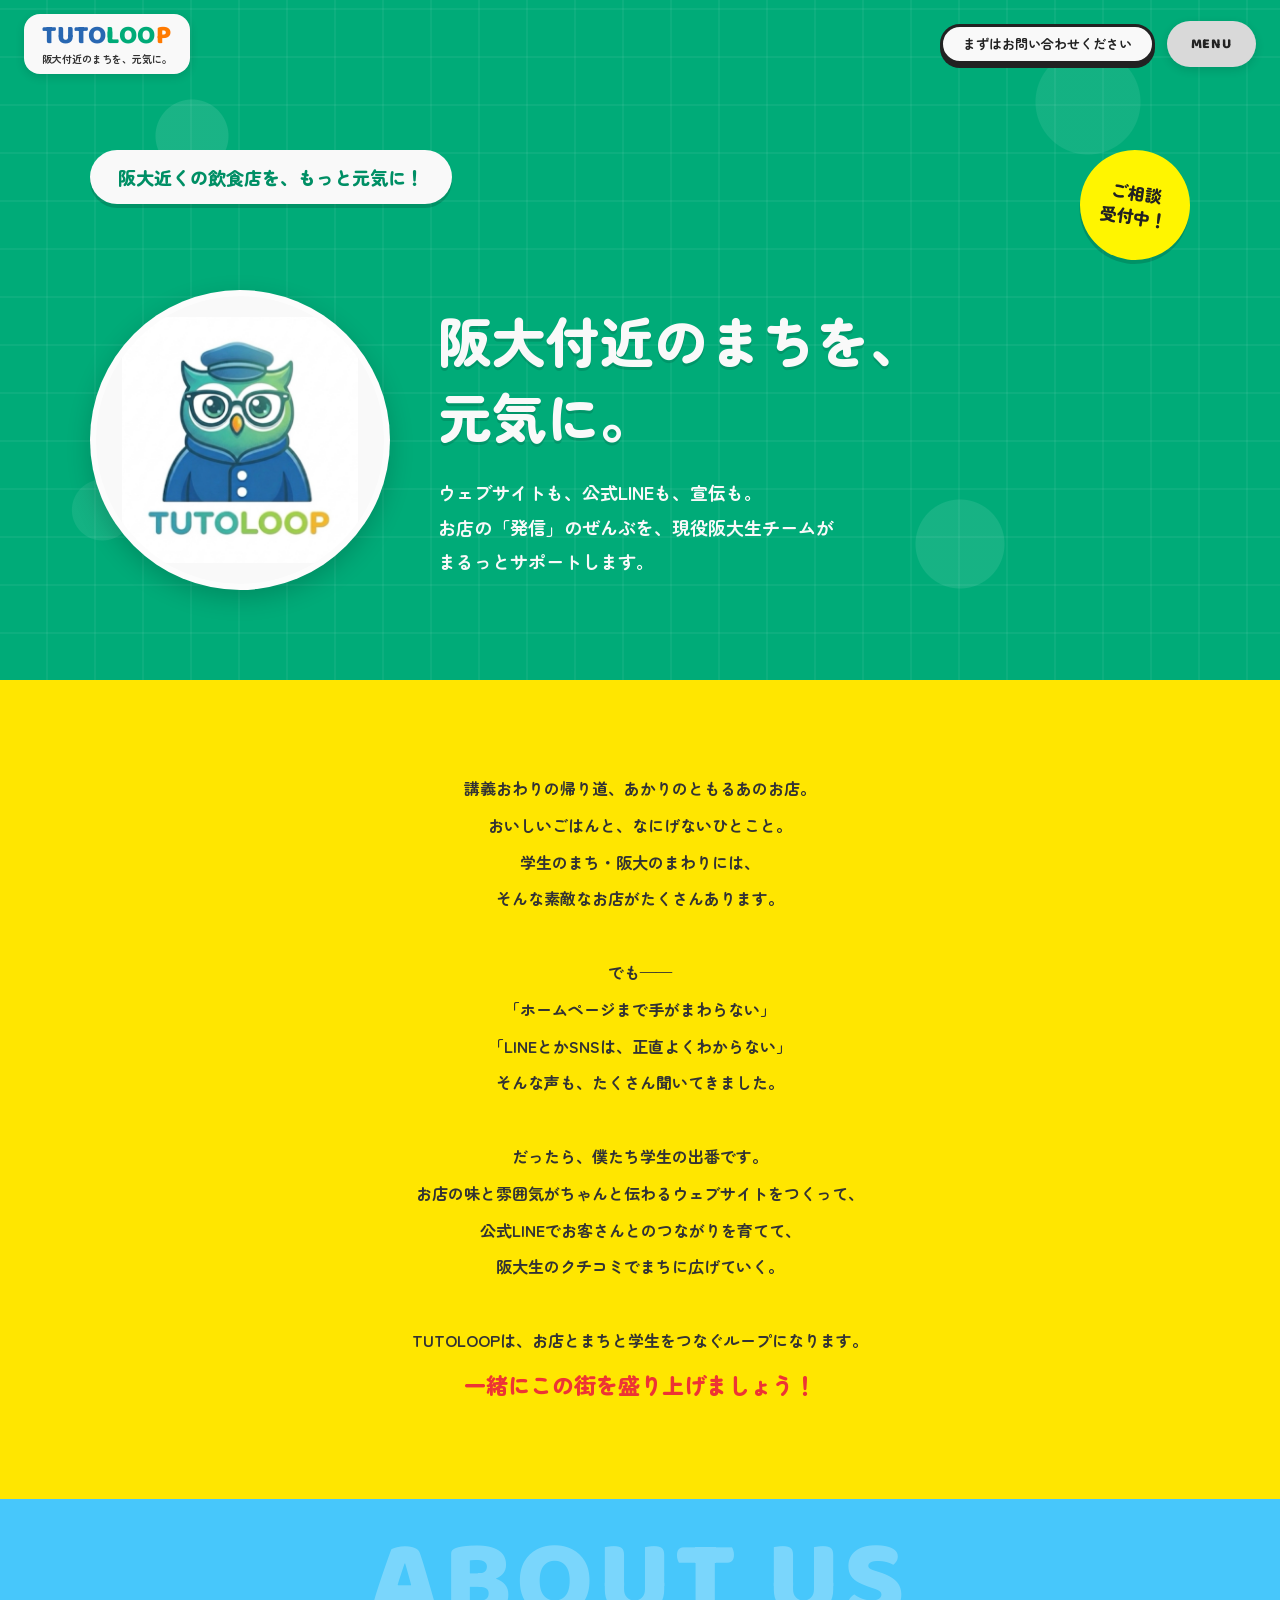
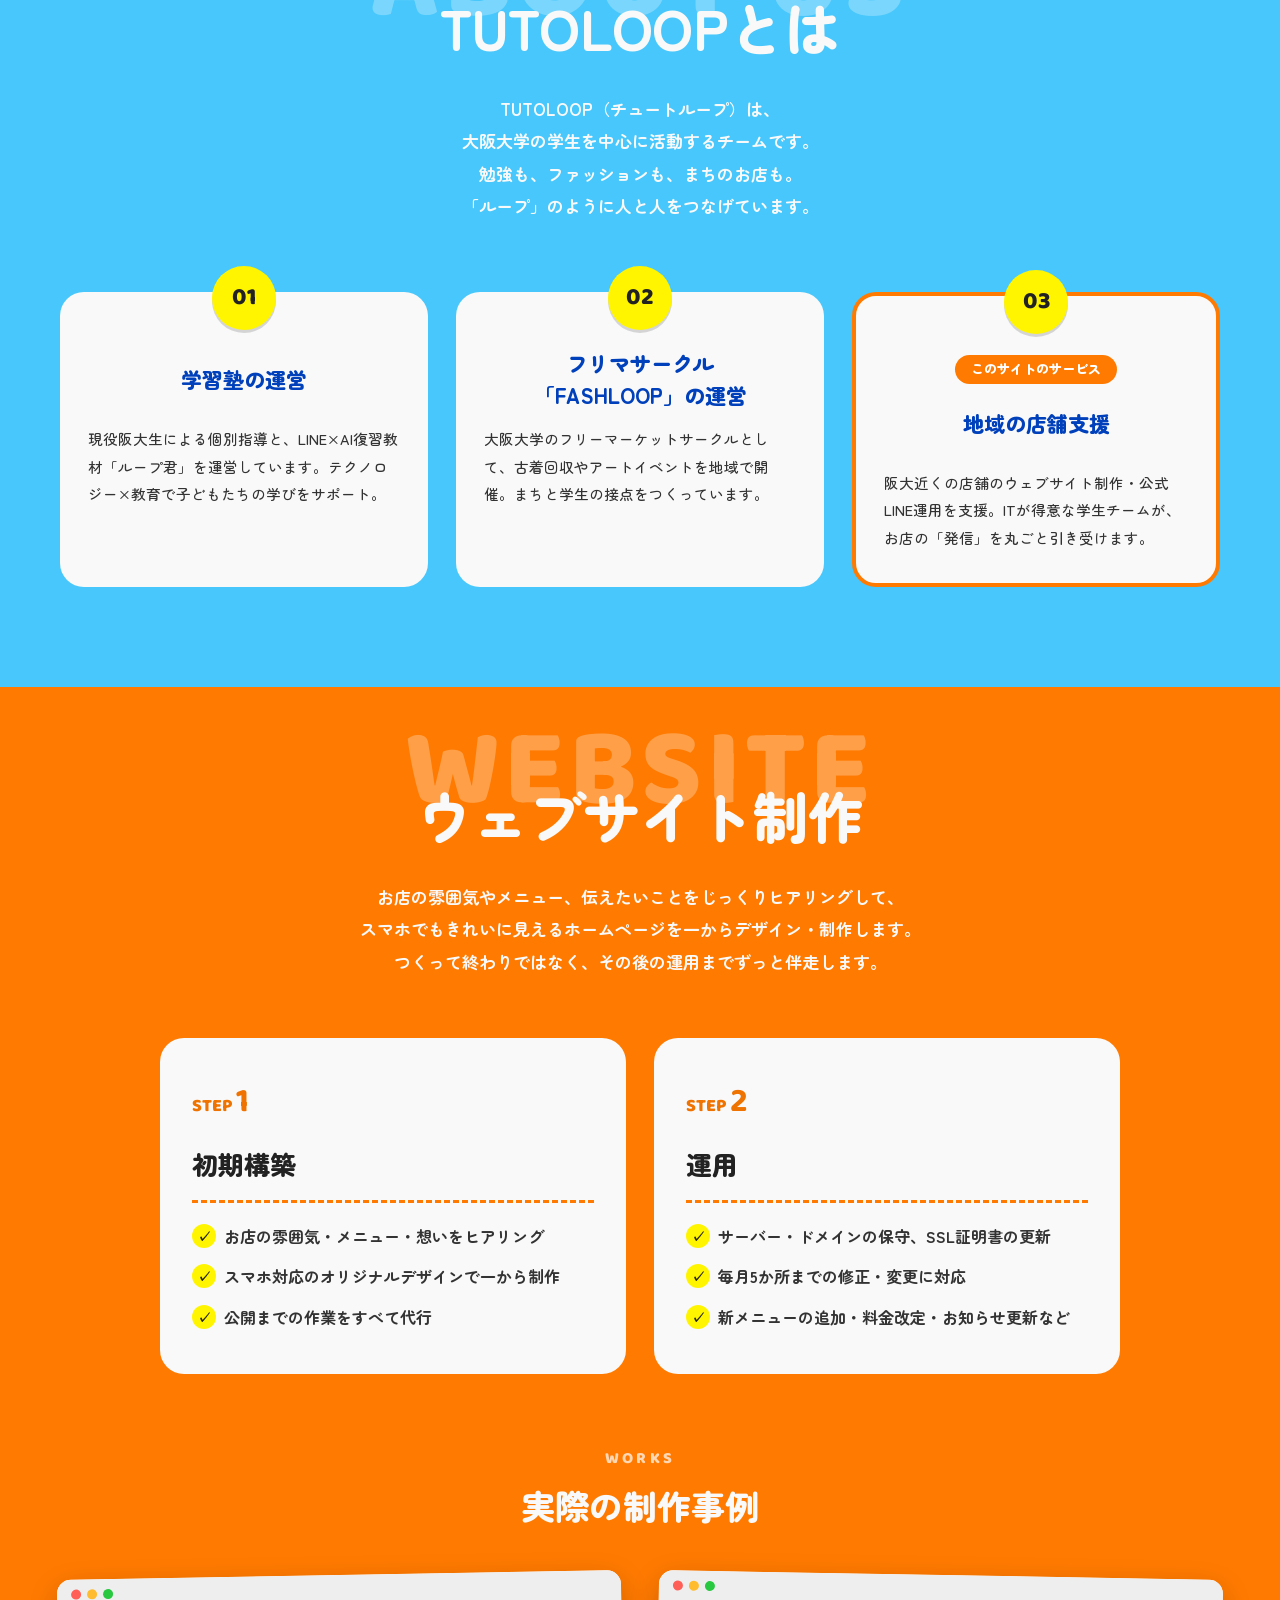
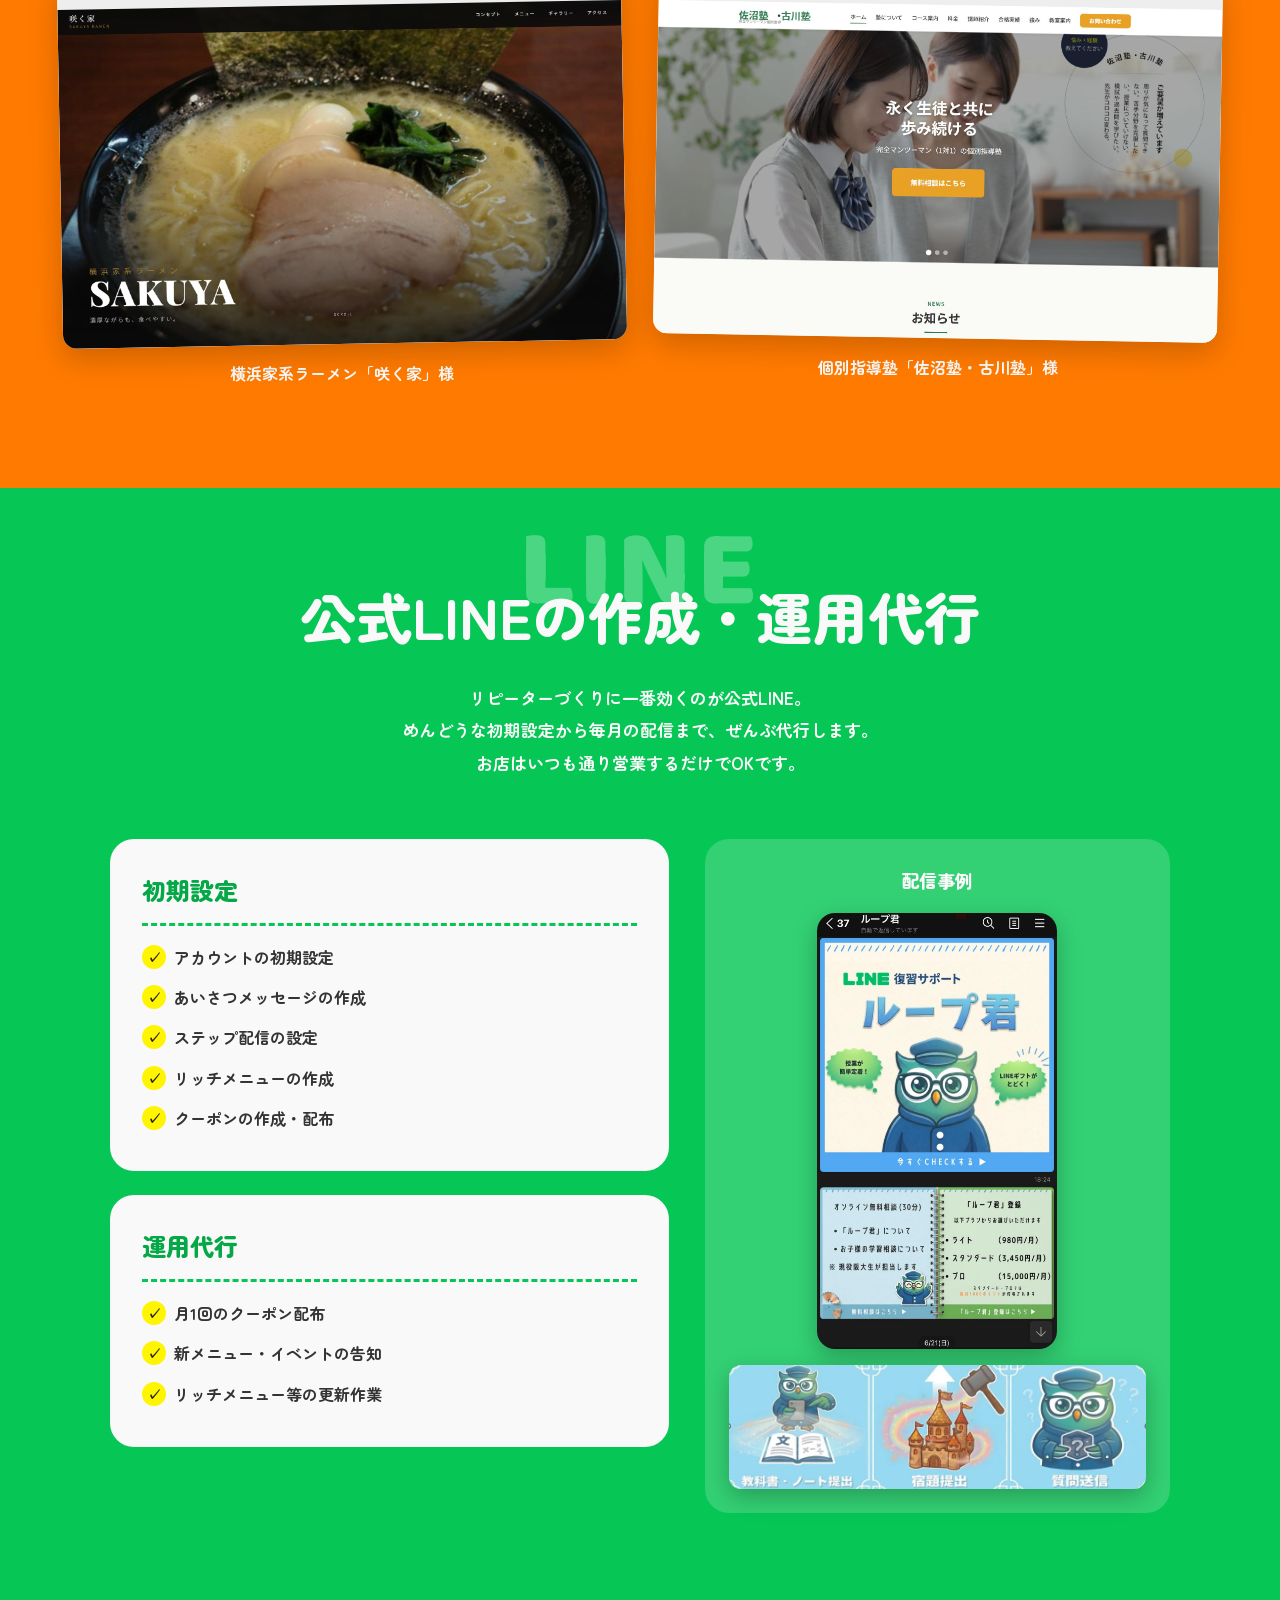
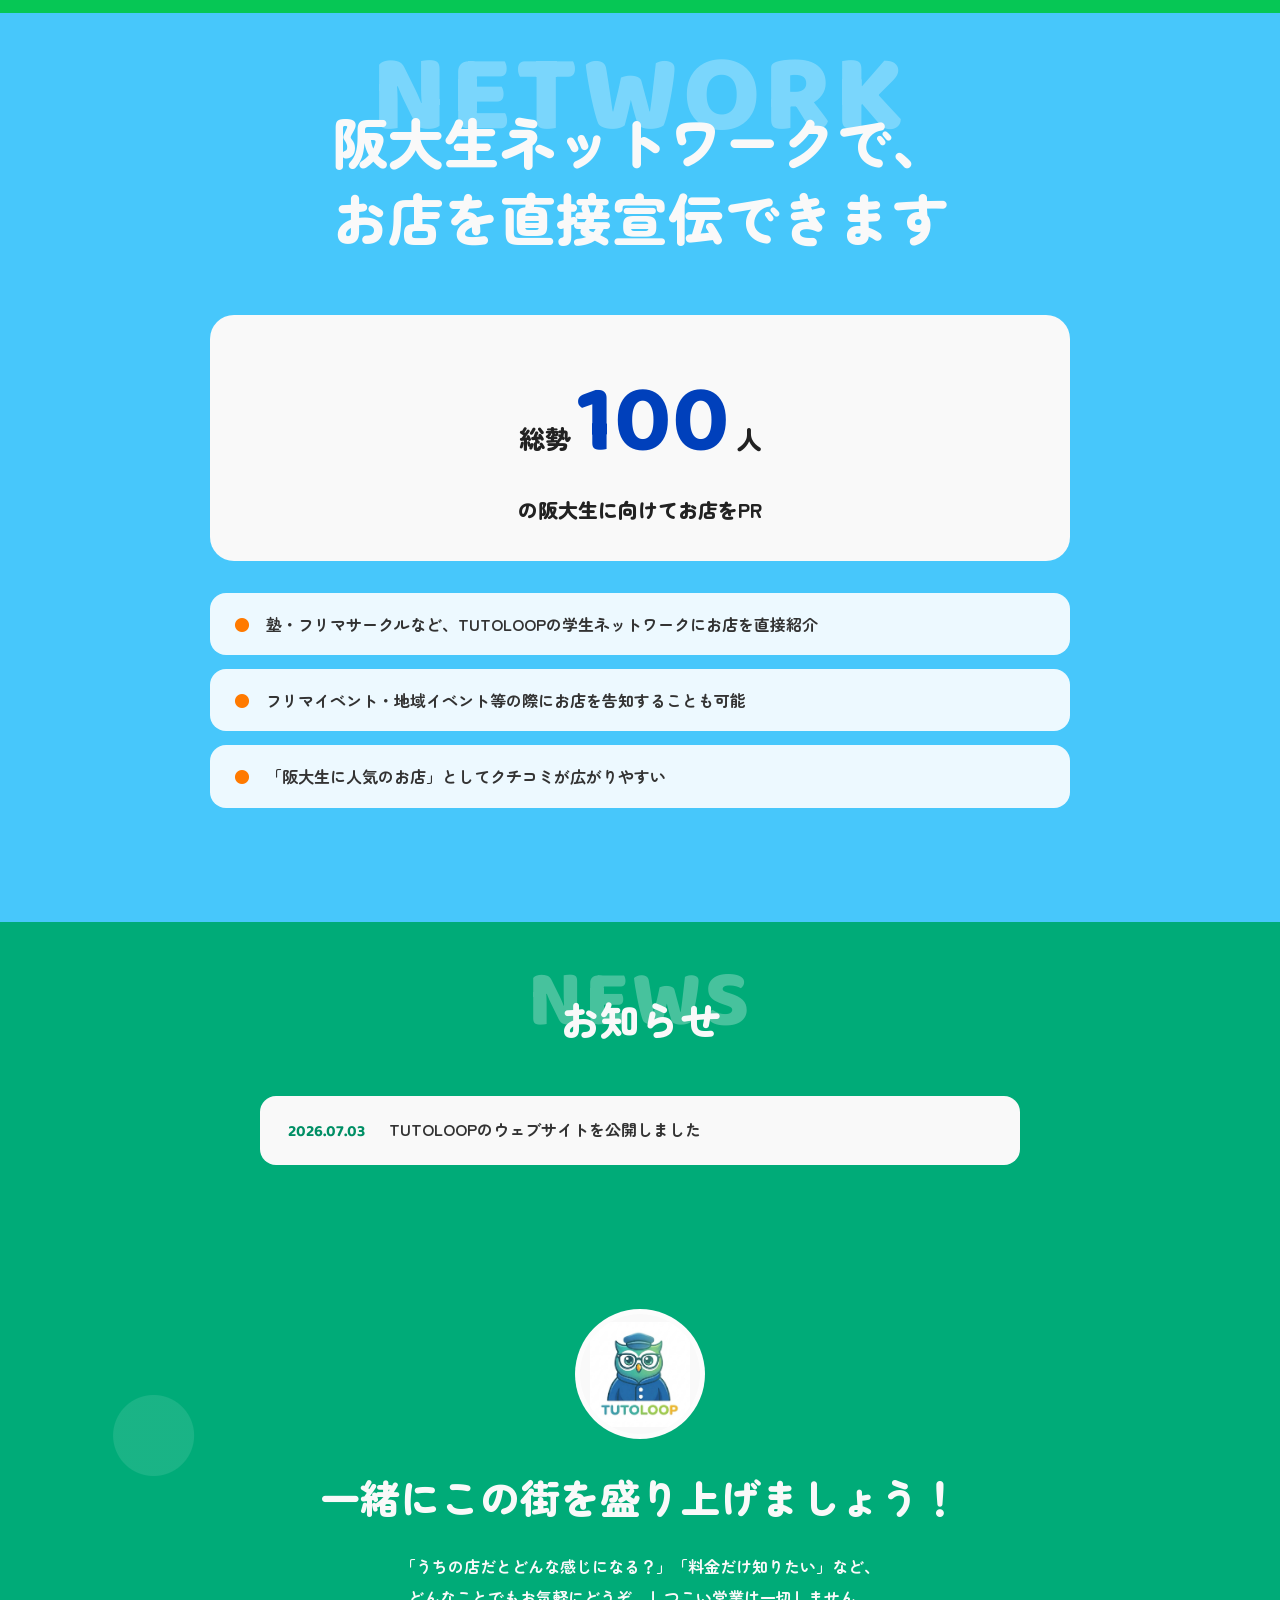
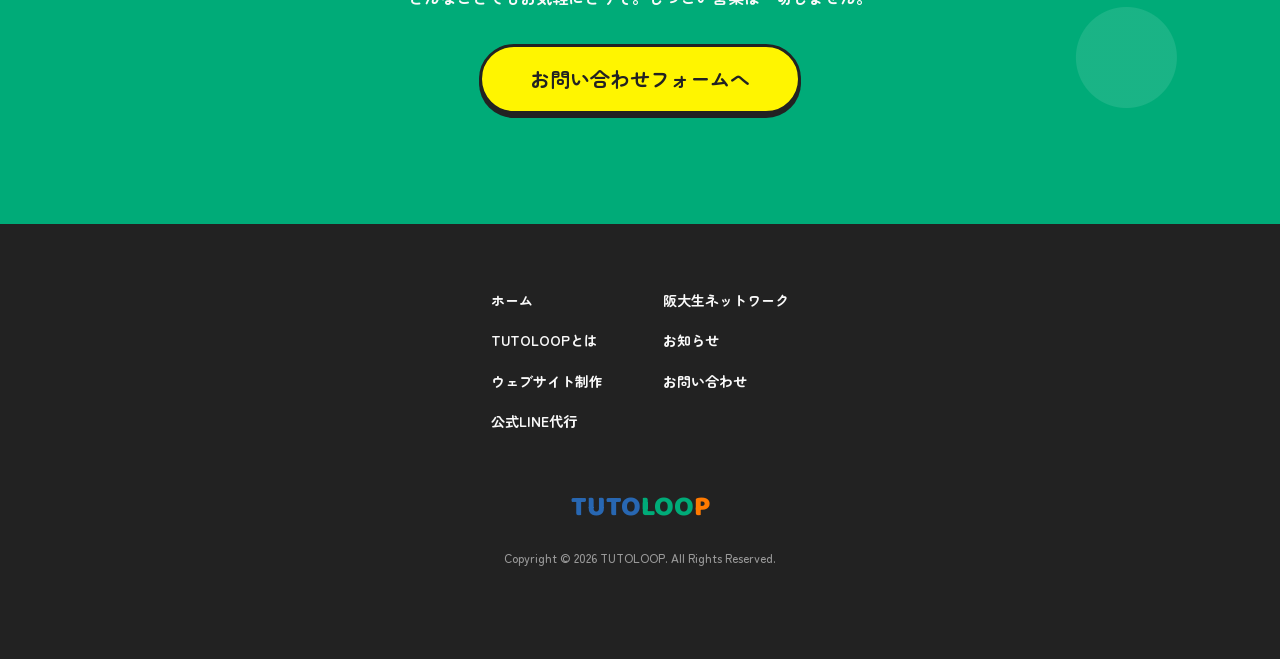
==== index.html @ 9a507bcd "料金表示を削除（ウェブサイト・公式LINE・セットプラン） - ウェブサイト制作セクションの料金ブロックを削除 - 公式LINEセクションの料金ブロックを削除 - セットプランセクションをまるごと削除" ====
<!DOCTYPE html>
<html lang="ja">
<head>
  <meta charset="UTF-8">
  <meta name="viewport" content="width=device-width, initial-scale=1.0">
  <title>TUTOLOOP｜阪大付近のまちを、元気に。飲食店のウェブサイト＆公式LINEサポート</title>
  <meta name="description" content="TUTOLOOP（チュートループ）は、阪大近くの飲食店のウェブサイト制作と公式LINEの作成・運用代行を、現役阪大生チームがまるっとサポートします。総勢100人の阪大生ネットワークでお店を直接PR。">
  <link rel="icon" href="assets/logo.jpg">
  <link rel="preconnect" href="https://fonts.googleapis.com">
  <link rel="preconnect" href="https://fonts.gstatic.com" crossorigin>
  <link href="https://fonts.googleapis.com/css2?family=Zen+Maru+Gothic:wght@500;700;900&family=Baloo+2:wght@700;800&display=swap" rel="stylesheet">
  <link rel="stylesheet" href="css/style.css">
</head>
<body>

  <!-- ヘッダー -->
  <header class="header">
    <a href="#top" class="header__logo" aria-label="TUTOLOOP ホーム">
      <span class="logo-text"><span class="lt-b">TUTO</span><span class="lt-g">LOO</span><span class="lt-o">P</span></span>
      <span class="logo-tagline">阪大付近のまちを、元気に。</span>
    </a>
    <div class="header__actions">
      <a href="#" data-contact class="btn-cta header__cta">まずは<br class="sp-only">お問い合わせください</a>
      <button class="menu-btn" id="menuBtn" aria-expanded="false" aria-controls="globalMenu">MENU</button>
    </div>
  </header>

  <!-- オーバーレイメニュー -->
  <nav class="menu-overlay" id="globalMenu" hidden>
    <div class="menu-card">
      <button class="menu-close" id="menuClose" aria-label="メニューを閉じる">×</button>
      <ul class="menu-list">
        <li><a href="#top">ホーム <span>HOME</span></a></li>
        <li><a href="#about">TUTOLOOPとは <span>ABOUT</span></a></li>
        <li><a href="#website">ウェブサイト制作 <span>WEBSITE</span></a></li>
        <li><a href="#line">公式LINE代行 <span>LINE</span></a></li>
        <li><a href="#network">阪大生ネットワーク <span>NETWORK</span></a></li>
        <li><a href="#news">お知らせ <span>NEWS</span></a></li>
        <li><a href="#" data-contact>お問い合わせ <span>CONTACT</span></a></li>
      </ul>
    </div>
  </nav>

  <main id="top">

    <!-- ヒーロー -->
    <section class="hero">
      <div class="hero__inner">
        <div class="hero__badge-wrap">
          <p class="hero__lead-badge">阪大近くの飲食店を、もっと元気に！</p>
          <p class="hero__accept-badge">ご相談<br>受付中！</p>
        </div>
        <div class="hero__main">
          <div class="hero__owl">
            <img src="assets/logo.jpg" alt="TUTOLOOP（チュートループ）のマスコット、フクロウのループ君">
          </div>
          <div class="hero__copy">
            <h1 class="hero__title">阪大付近のまちを、<br>元気に。</h1>
            <p class="hero__sub">
              ウェブサイトも、公式LINEも、宣伝も。<br>
              お店の「発信」のぜんぶを、<br class="sp-only">現役阪大生チームが<br class="pc-only">
              まるっとサポートします。
            </p>
          </div>
        </div>
      </div>
    </section>

    <!-- メッセージ -->
    <section class="message">
      <div class="message__inner fade-up">
        <p>
          講義おわりの帰り道、あかりのともるあのお店。<br>
          おいしいごはんと、なにげないひとこと。<br>
          学生のまち・阪大のまわりには、<br class="pc-only">
          そんな素敵なお店がたくさんあります。<br>
          <br>
          でも——<br>
          「ホームページまで手がまわらない」<br>
          「LINEとかSNSは、正直よくわからない」<br>
          そんな声も、たくさん聞いてきました。<br>
          <br>
          だったら、僕たち学生の出番です。<br>
          お店の味と雰囲気がちゃんと伝わるウェブサイトをつくって、<br class="pc-only">
          公式LINEでお客さんとのつながりを育てて、<br class="pc-only">
          阪大生のクチコミでまちに広げていく。<br>
          <br>
          TUTOLOOPは、お店とまちと学生をつなぐループになります。<br>
          <strong>一緒にこの街を盛り上げましょう！</strong>
        </p>
      </div>
    </section>

    <!-- TUTOLOOPとは -->
    <section class="about" id="about">
      <div class="section-head">
        <span class="section-head__en" aria-hidden="true">ABOUT US</span>
        <h2 class="section-head__title">TUTOLOOPとは</h2>
        <p class="section-head__desc">
          TUTOLOOP（チュートループ）は、<br>
          大阪大学の学生を中心に活動するチームです。<br>
          勉強も、ファッションも、まちのお店も。<br>
          「ループ」のように人と人をつなげています。
        </p>
      </div>
      <div class="about__cards fade-up">
        <article class="about-card">
          <div class="about-card__num">01</div>
          <h3 class="about-card__title">学習塾の運営</h3>
          <p class="about-card__text">現役阪大生による個別指導と、LINE×AI復習教材「ループ君」を運営しています。テクノロジー×教育で子どもたちの学びをサポート。</p>
        </article>
        <article class="about-card">
          <div class="about-card__num">02</div>
          <h3 class="about-card__title">フリマサークル<br>「FASHLOOP」の運営</h3>
          <p class="about-card__text">大阪大学のフリーマーケットサークルとして、古着回収やアートイベントを地域で開催。まちと学生の接点をつくっています。</p>
        </article>
        <article class="about-card about-card--main">
          <div class="about-card__num">03</div>
          <div class="about-card__badge">このサイトのサービス</div>
          <h3 class="about-card__title">地域の店舗支援</h3>
          <p class="about-card__text">阪大近くの店舗のウェブサイト制作・公式LINE運用を支援。ITが得意な学生チームが、お店の「発信」を丸ごと引き受けます。</p>
        </article>
      </div>
    </section>

    <!-- ウェブサイト制作 -->
    <section class="website" id="website">
      <div class="section-head">
        <span class="section-head__en" aria-hidden="true">WEBSITE</span>
        <h2 class="section-head__title">ウェブサイト制作</h2>
        <p class="section-head__desc">
          お店の雰囲気やメニュー、伝えたいことをじっくりヒアリングして、<br>
          スマホでもきれいに見えるホームページを一からデザイン・制作します。<br>
          つくって終わりではなく、その後の運用までずっと伴走します。
        </p>
      </div>

      <div class="website__steps fade-up">
        <article class="step-card">
          <div class="step-card__label">STEP <strong>1</strong></div>
          <h3 class="step-card__title">初期構築</h3>
          <ul class="check-list">
            <li>お店の雰囲気・メニュー・想いをヒアリング</li>
            <li>スマホ対応のオリジナルデザインで一から制作</li>
            <li>公開までの作業をすべて代行</li>
          </ul>
        </article>
        <article class="step-card">
          <div class="step-card__label">STEP <strong>2</strong></div>
          <h3 class="step-card__title">運用</h3>
          <ul class="check-list">
            <li>サーバー・ドメインの保守、SSL証明書の更新</li>
            <li>毎月5か所までの修正・変更に対応</li>
            <li>新メニューの追加・料金改定・お知らせ更新など</li>
          </ul>
        </article>
      </div>

      <!-- 制作事例 -->
      <div class="works fade-up">
        <h3 class="works__title"><span class="works__en">WORKS</span>実際の制作事例</h3>
        <div class="works__grid">
          <figure class="work-item">
            <div class="browser-frame">
              <div class="browser-frame__bar"><i></i><i></i><i></i></div>
              <img src="assets/works-sakuya.png" alt="制作事例：横浜家系ラーメン 咲く家（SAKUYA）のウェブサイト" loading="lazy">
            </div>
            <figcaption>横浜家系ラーメン「咲く家」様</figcaption>
          </figure>
          <figure class="work-item">
            <div class="browser-frame">
              <div class="browser-frame__bar"><i></i><i></i><i></i></div>
              <img src="assets/works-sanuma.png" alt="制作事例：完全マンツーマン個別指導 佐沼塾・古川塾のウェブサイト" loading="lazy">
            </div>
            <figcaption>個別指導塾「佐沼塾・古川塾」様</figcaption>
          </figure>
        </div>
      </div>
    </section>

    <!-- 公式LINE -->
    <section class="line" id="line">
      <div class="section-head">
        <span class="section-head__en" aria-hidden="true">LINE</span>
        <h2 class="section-head__title">公式LINEの<br class="sp-only">作成・運用代行</h2>
        <p class="section-head__desc">
          リピーターづくりに一番効くのが公式LINE。<br>
          めんどうな初期設定から毎月の配信まで、ぜんぶ代行します。<br>
          お店はいつも通り営業するだけでOKです。
        </p>
      </div>

      <div class="line__content">
        <div class="line__cards fade-up">
          <article class="line-card">
            <h3 class="line-card__title">初期設定</h3>
            <ul class="check-list">
              <li>アカウントの初期設定</li>
              <li>あいさつメッセージの作成</li>
              <li>ステップ配信の設定</li>
              <li>リッチメニューの作成</li>
              <li>クーポンの作成・配布</li>
            </ul>
          </article>
          <article class="line-card">
            <h3 class="line-card__title">運用代行</h3>
            <ul class="check-list">
              <li>月1回のクーポン配布</li>
              <li>新メニュー・イベントの告知</li>
              <li>リッチメニュー等の更新作業</li>
            </ul>
          </article>
        </div>
        <div class="line__example fade-up">
          <p class="line__example-label">配信事例</p>
          <div class="line__example-imgs">
            <img class="line__phone" src="assets/line-loopkun.png" alt="配信事例：LINE復習サポート「ループ君」のトーク画面" loading="lazy">
            <img class="line__richmenu" src="assets/line-richmenu.png" alt="配信事例：オリジナルイラストのリッチメニュー" loading="lazy">
          </div>
        </div>
      </div>
    </section>

    <!-- 阪大生ネットワーク -->
    <section class="network" id="network">
      <div class="section-head">
        <span class="section-head__en" aria-hidden="true">NETWORK</span>
        <h2 class="section-head__title">阪大生ネットワークで、<br>お店を直接宣伝できます</h2>
      </div>
      <div class="network__content fade-up">
        <div class="network__number">
          <p>総勢<strong>100</strong>人<span>の阪大生に向けてお店をPR</span></p>
        </div>
        <ul class="network__points">
          <li>塾・フリマサークルなど、TUTOLOOPの学生ネットワークにお店を直接紹介</li>
          <li>フリマイベント・地域イベント等の際にお店を告知することも可能</li>
          <li>「阪大生に人気のお店」としてクチコミが広がりやすい</li>
        </ul>
      </div>
    </section>

    <!-- お知らせ -->
    <section class="news" id="news">
      <div class="section-head section-head--small">
        <span class="section-head__en" aria-hidden="true">NEWS</span>
        <h2 class="section-head__title">お知らせ</h2>
      </div>
      <ul class="news__list fade-up">
        <li class="news__item">
          <time datetime="2026-07-03">2026.07.03</time>
          <p>TUTOLOOPのウェブサイトを公開しました</p>
        </li>
      </ul>
    </section>

    <!-- CTA -->
    <section class="contact-cta" id="contact">
      <div class="contact-cta__inner fade-up">
        <div class="contact-cta__owl">
          <img src="assets/logo.jpg" alt="">
        </div>
        <h2 class="contact-cta__title">一緒にこの街を<br class="sp-only">盛り上げましょう！</h2>
        <p class="contact-cta__text">「うちの店だとどんな感じになる？」「料金だけ知りたい」など、<br class="pc-only">どんなことでもお気軽にどうぞ。しつこい営業は一切しません。</p>
        <a href="#" data-contact class="btn-cta btn-cta--large">お問い合わせフォームへ</a>
      </div>
    </section>
  </main>

  <!-- フッター -->
  <footer class="footer">
    <div class="footer__inner">
      <nav class="footer__nav">
        <ul>
          <li><a href="#top">ホーム</a></li>
          <li><a href="#about">TUTOLOOPとは</a></li>
          <li><a href="#website">ウェブサイト制作</a></li>
          <li><a href="#line">公式LINE代行</a></li>
        </ul>
        <ul>
          <li><a href="#network">阪大生ネットワーク</a></li>
          <li><a href="#news">お知らせ</a></li>
          <li><a href="#" data-contact>お問い合わせ</a></li>
        </ul>
      </nav>
      <p class="footer__logo"><span class="lt-b">TUTO</span><span class="lt-g">LOO</span><span class="lt-o">P</span></p>
      <p class="footer__copy">Copyright © 2026 TUTOLOOP. All Rights Reserved.</p>
    </div>
  </footer>

  <!-- モバイル固定CTA -->
  <div class="sp-fixed-cta">
    <a href="#" data-contact class="btn-cta">まずはお問い合わせください</a>
  </div>

  <script src="js/script.js"></script>
</body>
</html>
---- css/style.css ----
/* ==========================================================
   TUTOLOOP 自社サイト
   デザイン参考：monokoto-lab.jp（カラーブロッキング／ポップ）
   ========================================================== */

:root {
  --ink: #222222;
  --text: #333333;
  --off: #f9f9f9;
  --green: #00ab78;       /* ヒーロー・お知らせ */
  --green-deep: #008f65;
  --yellow: #ffe600;      /* メッセージ・セットプラン */
  --yellow-vivid: #fff500;
  --blue: #47c7fb;        /* ABOUT・NETWORK */
  --blue-card: #22b9f9;
  --blue-card-edge: #00a8ee;
  --deep-blue: #2867b2;   /* フクロウのジャケット色。強調テキスト */
  --navy-text: #0040bb;
  --orange: #ff7a00;      /* WEBSITE */
  --orange-deep: #ef7300;
  --line-green: #06c755;  /* LINEセクション（LINEブランド色） */
  --line-green-deep: #05a847;
  --red: #ed3434;
  --radius-card: 24px;
  --font-jp: "Zen Maru Gothic", "Hiragino Maru Gothic ProN", sans-serif;
  --font-en: "Baloo 2", "Zen Maru Gothic", sans-serif;
}

* { margin: 0; padding: 0; box-sizing: border-box; }

html { scroll-behavior: smooth; scroll-padding-top: 90px; }

body {
  font-family: var(--font-jp);
  font-weight: 500;
  font-size: 16px;
  line-height: 1.9;
  color: var(--text);
  background: #fff;
  overflow-x: hidden;
}

img { max-width: 100%; height: auto; display: block; }
ul { list-style: none; }
a { color: inherit; text-decoration: none; }

.sp-only { display: none; }
.pc-only { display: inline; }

/* ---------- 共通パーツ ---------- */

.btn-cta {
  display: inline-block;
  background: var(--off);
  color: var(--ink);
  border: 3px solid var(--ink);
  border-radius: 46px;
  font-weight: 700;
  font-size: 15px;
  line-height: 1.4;
  padding: 10px 26px;
  text-align: center;
  transition: transform .2s ease, box-shadow .2s ease;
  box-shadow: 0 4px 0 var(--ink);
}
.btn-cta:hover { transform: translateY(2px); box-shadow: 0 2px 0 var(--ink); }

.btn-cta--large {
  font-size: 20px;
  padding: 18px 48px;
  background: var(--yellow-vivid);
}

/* セクション見出し（英字ウォーターマーク重ね） */
.section-head {
  position: relative;
  text-align: center;
  padding: 90px 20px 40px;
  max-width: 1200px;
  margin: 0 auto;
}
.section-head__en {
  position: absolute;
  top: 30px;
  left: 50%;
  transform: translateX(-50%);
  font-family: var(--font-en);
  font-weight: 800;
  font-size: 110px;
  letter-spacing: .04em;
  color: rgba(255, 255, 255, .28);
  white-space: nowrap;
  pointer-events: none;
  line-height: 1;
}
.section-head__title {
  position: relative;
  font-size: 56px;
  font-weight: 900;
  line-height: 1.35;
  color: var(--off);
  z-index: 1;
}
.section-head__desc {
  position: relative;
  margin-top: 28px;
  font-size: 17px;
  font-weight: 700;
  color: var(--off);
  z-index: 1;
}
.section-head--small { padding-top: 70px; }
.section-head--small .section-head__en { font-size: 80px; top: 40px; }
.section-head--small .section-head__title { font-size: 40px; }

/* チェックリスト */
.check-list li {
  position: relative;
  padding-left: 32px;
  margin-bottom: 10px;
  font-weight: 700;
}
.check-list li::before {
  content: "✓";
  position: absolute;
  left: 0;
  top: 0;
  width: 24px;
  height: 24px;
  margin-top: 3px;
  border-radius: 50%;
  background: var(--yellow-vivid);
  color: var(--ink);
  font-size: 14px;
  font-weight: 900;
  line-height: 24px;
  text-align: center;
}

/* スクロールフェードイン（JS有効時のみ、控えめ） */
body.js-anim .fade-up {
  opacity: 0;
  transform: translateY(20px);
  transition: opacity .6s ease, transform .6s ease;
}
body.js-anim .fade-up.is-visible { opacity: 1; transform: translateY(0); }

/* ---------- ヘッダー ---------- */

.header {
  position: fixed;
  top: 0;
  left: 0;
  right: 0;
  z-index: 100;
  display: flex;
  align-items: center;
  justify-content: space-between;
  padding: 14px 24px;
  pointer-events: none;
}
.header > * { pointer-events: auto; }

.header__logo {
  display: flex;
  flex-direction: column;
  background: var(--off);
  border-radius: 16px;
  padding: 8px 18px 10px;
  box-shadow: 0 3px 10px rgba(0,0,0,.12);
  line-height: 1.1;
}
.logo-text {
  font-family: var(--font-en);
  font-weight: 800;
  font-size: 26px;
  letter-spacing: .02em;
}
.lt-b { color: var(--deep-blue); }
.lt-g { color: var(--green); }
.lt-o { color: var(--orange); }
.logo-tagline {
  font-size: 10px;
  font-weight: 700;
  color: var(--text);
  margin-top: 2px;
}

.header__actions { display: flex; align-items: center; gap: 12px; }
.header__cta { font-size: 13px; padding: 8px 20px; }

.menu-btn {
  font-family: var(--font-en);
  font-weight: 800;
  font-size: 14px;
  letter-spacing: .06em;
  background: #d9d9d9;
  color: var(--ink);
  border: none;
  border-radius: 46px;
  padding: 12px 24px;
  cursor: pointer;
  box-shadow: 0 3px 10px rgba(0,0,0,.12);
  transition: background .2s ease;
}
.menu-btn:hover { background: #c8c8c8; }

/* オーバーレイメニュー */
.menu-overlay[hidden] { display: none; }
.menu-overlay {
  position: fixed;
  inset: 0;
  z-index: 200;
  background: rgba(0, 90, 60, .45);
  display: flex;
  align-items: flex-start;
  justify-content: center;
  padding: 80px 16px 40px;
  overflow-y: auto;
}
.menu-card {
  position: relative;
  background: var(--off);
  border-radius: var(--radius-card);
  padding: 48px 40px;
  width: min(480px, 100%);
  box-shadow: 0 12px 40px rgba(0,0,0,.25);
}
.menu-close {
  position: absolute;
  top: 16px;
  right: 16px;
  width: 44px;
  height: 44px;
  border: none;
  border-radius: 50%;
  background: var(--ink);
  color: #fff;
  font-size: 22px;
  cursor: pointer;
  line-height: 1;
}
.menu-list li { border-bottom: 1px dashed #ccc; }
.menu-list li:last-child { border-bottom: none; }
.menu-list a {
  display: flex;
  align-items: baseline;
  gap: 12px;
  padding: 14px 4px;
  font-size: 18px;
  font-weight: 700;
  transition: color .2s ease;
}
.menu-list a:hover { color: var(--green); }
.menu-list a span {
  font-family: var(--font-en);
  font-weight: 700;
  font-size: 12px;
  color: #999;
  letter-spacing: .08em;
}

/* ---------- ヒーロー ---------- */

.hero {
  background-color: var(--green);
  background-image:
    radial-gradient(circle at 15% 20%, rgba(255,255,255,.10) 0 36px, transparent 37px),
    radial-gradient(circle at 85% 15%, rgba(255,255,255,.08) 0 52px, transparent 53px),
    radial-gradient(circle at 75% 80%, rgba(255,255,255,.09) 0 44px, transparent 45px),
    radial-gradient(circle at 8% 75%, rgba(255,255,255,.08) 0 30px, transparent 31px),
    repeating-linear-gradient(0deg, transparent 0 46px, rgba(255,255,255,.05) 46px 48px),
    repeating-linear-gradient(90deg, transparent 0 46px, rgba(255,255,255,.05) 46px 48px);
  padding: 150px 20px 90px;
}
.hero__inner { max-width: 1100px; margin: 0 auto; }

.hero__badge-wrap {
  display: flex;
  align-items: flex-start;
  justify-content: space-between;
  gap: 16px;
  margin-bottom: 30px;
}
.hero__lead-badge {
  background: var(--off);
  color: var(--green-deep);
  font-weight: 900;
  font-size: 18px;
  border-radius: 46px;
  padding: 10px 28px;
  box-shadow: 0 4px 0 rgba(0,0,0,.15);
}
.hero__accept-badge {
  flex-shrink: 0;
  width: 110px;
  height: 110px;
  border-radius: 50%;
  background: var(--yellow-vivid);
  color: var(--ink);
  font-weight: 900;
  font-size: 17px;
  line-height: 1.4;
  display: flex;
  align-items: center;
  justify-content: center;
  text-align: center;
  transform: rotate(8deg);
  box-shadow: 0 4px 0 rgba(0,0,0,.15);
}

.hero__main {
  display: flex;
  align-items: center;
  gap: 48px;
}
.hero__owl {
  flex-shrink: 0;
  width: 300px;
  height: 300px;
  border-radius: 50%;
  background: var(--off);
  overflow: hidden;
  display: flex;
  align-items: center;
  justify-content: center;
  border: 6px solid rgba(255,255,255,.6);
  box-shadow: 0 8px 24px rgba(0,0,0,.18);
}
.hero__owl img { width: 82%; }

.hero__title {
  font-size: 54px;
  font-weight: 900;
  line-height: 1.4;
  color: var(--off);
  text-shadow: 0 3px 0 rgba(0,0,0,.12);
}
.hero__sub {
  margin-top: 22px;
  font-size: 18px;
  font-weight: 700;
  color: var(--off);
}

/* ---------- メッセージ ---------- */

.message { background: var(--yellow); padding: 90px 20px; }
.message__inner {
  max-width: 760px;
  margin: 0 auto;
  text-align: center;
  font-weight: 700;
  font-size: 16px;
  line-height: 2.3;
  color: var(--text);
}
.message__inner strong {
  font-size: 22px;
  font-weight: 900;
  color: var(--red);
}

/* ---------- ABOUT ---------- */

.about { background: var(--blue); padding-bottom: 100px; }
.about__cards {
  max-width: 1200px;
  margin: 30px auto 0;
  padding: 0 20px;
  display: grid;
  grid-template-columns: repeat(3, 1fr);
  gap: 28px;
}
.about-card {
  position: relative;
  background: var(--off);
  border-radius: var(--radius-card);
  padding: 56px 28px 32px;
  text-align: center;
}
.about-card__num {
  position: absolute;
  top: -26px;
  left: 50%;
  transform: translateX(-50%);
  width: 64px;
  height: 64px;
  border-radius: 50%;
  background: var(--yellow-vivid);
  color: var(--ink);
  font-family: var(--font-en);
  font-weight: 800;
  font-size: 24px;
  display: flex;
  align-items: center;
  justify-content: center;
  box-shadow: 0 3px 0 rgba(0,0,0,.15);
}
.about-card__title {
  font-size: 21px;
  font-weight: 900;
  line-height: 1.5;
  color: var(--navy-text);
  margin-bottom: 14px;
  min-height: 3em;
  display: flex;
  align-items: center;
  justify-content: center;
}
.about-card__text { font-size: 14.5px; text-align: left; }
.about-card--main {
  border: 4px solid var(--orange);
}
.about-card--main .about-card__badge {
  display: inline-block;
  background: var(--orange);
  color: #fff;
  font-size: 13px;
  font-weight: 900;
  border-radius: 46px;
  padding: 2px 16px;
  margin-bottom: 8px;
}

/* ---------- WEBSITE ---------- */

.website { background: var(--orange); padding-bottom: 100px; }

.website__steps {
  max-width: 1000px;
  margin: 20px auto 0;
  padding: 0 20px;
  display: grid;
  grid-template-columns: 1fr 1fr;
  gap: 28px;
}
.step-card {
  background: var(--off);
  border-radius: var(--radius-card);
  padding: 32px;
}
.step-card__label {
  font-family: var(--font-en);
  font-weight: 800;
  font-size: 18px;
  color: var(--orange-deep);
}
.step-card__label strong { font-size: 34px; }
.step-card__title {
  font-size: 26px;
  font-weight: 900;
  color: var(--ink);
  margin: 4px 0 18px;
  padding-bottom: 12px;
  border-bottom: 3px dashed var(--orange);
}

/* 制作事例 */
.works {
  max-width: 1200px;
  margin: 70px auto 0;
  padding: 0 20px;
}
.works__title {
  text-align: center;
  font-size: 34px;
  font-weight: 900;
  color: var(--off);
  margin-bottom: 36px;
}
.works__en {
  display: block;
  font-family: var(--font-en);
  font-weight: 800;
  font-size: 16px;
  letter-spacing: .2em;
  color: rgba(255,255,255,.7);
}
.works__grid {
  display: grid;
  grid-template-columns: 1fr 1fr;
  gap: 32px;
}
.work-item figcaption {
  text-align: center;
  color: var(--off);
  font-weight: 700;
  margin-top: 14px;
}
.browser-frame {
  background: #fff;
  border-radius: 14px;
  overflow: hidden;
  box-shadow: 0 10px 30px rgba(0,0,0,.2);
  transform: rotate(-1deg);
  transition: transform .3s ease;
}
.work-item:nth-child(2) .browser-frame { transform: rotate(1deg); }
.work-item:hover .browser-frame { transform: rotate(0) scale(1.02); }
.browser-frame__bar {
  display: flex;
  gap: 6px;
  padding: 10px 14px;
  background: #eee;
}
.browser-frame__bar i {
  width: 10px;
  height: 10px;
  border-radius: 50%;
}
.browser-frame__bar i:nth-child(1) { background: #ff5f57; }
.browser-frame__bar i:nth-child(2) { background: #febc2e; }
.browser-frame__bar i:nth-child(3) { background: #28c840; }

/* 料金ブロック共通 */
.price-block {
  max-width: 1000px;
  margin: 70px auto 0;
  padding: 40px 32px 32px;
  background: var(--yellow);
  border-radius: var(--radius-card);
}
.price-block__title {
  text-align: center;
  font-size: 30px;
  font-weight: 900;
  color: var(--ink);
  margin-bottom: 28px;
}
.price-note {
  text-align: center;
  font-size: 13px;
  margin-top: 18px;
}

/* WEB料金：比較 */
.price-compare {
  display: flex;
  align-items: stretch;
  justify-content: center;
  gap: 20px;
}
.price-compare__col {
  flex: 1;
  max-width: 360px;
  border-radius: 18px;
  padding: 24px 28px;
  text-align: center;
}
.price-compare__col--normal { background: #fff; }
.price-compare__col--normal dd { color: #888; text-decoration: line-through; }
.price-compare__col--special {
  background: var(--red);
  color: #fff;
  transform: scale(1.05);
  box-shadow: 0 8px 24px rgba(237,52,52,.35);
}
.price-compare__label {
  font-weight: 900;
  font-size: 18px;
  margin-bottom: 14px;
}
.price-compare__col dl div { margin-bottom: 12px; }
.price-compare__col dt { font-size: 14px; font-weight: 700; }
.price-compare__col dd { font-size: 20px; font-weight: 900; }
.price-compare__col--special dd strong { font-size: 32px; }
.price-compare__arrow {
  align-self: center;
  font-size: 36px;
  color: var(--ink);
}

/* ---------- LINE ---------- */

.line { background: var(--line-green); padding-bottom: 100px; }

.line__content {
  max-width: 1100px;
  margin: 20px auto 0;
  padding: 0 20px;
  display: grid;
  grid-template-columns: 1.2fr 1fr;
  gap: 36px;
  align-items: start;
}
.line__cards { display: grid; gap: 24px; }
.line-card {
  background: var(--off);
  border-radius: var(--radius-card);
  padding: 28px 32px;
}
.line-card__title {
  font-size: 24px;
  font-weight: 900;
  color: var(--line-green-deep);
  margin-bottom: 16px;
  padding-bottom: 10px;
  border-bottom: 3px dashed var(--line-green);
}

.line__example {
  background: rgba(255,255,255,.18);
  border-radius: var(--radius-card);
  padding: 24px;
}
.line__example-label {
  text-align: center;
  color: var(--off);
  font-weight: 900;
  font-size: 18px;
  margin-bottom: 16px;
}
.line__example-imgs {
  display: flex;
  flex-direction: column;
  gap: 16px;
  align-items: center;
}
.line__phone {
  width: min(240px, 80%);
  border-radius: 18px;
  box-shadow: 0 8px 24px rgba(0,0,0,.25);
}
.line__richmenu {
  border-radius: 12px;
  box-shadow: 0 8px 24px rgba(0,0,0,.25);
}

/* LINE料金カード */
.price-cards {
  display: grid;
  grid-template-columns: 1fr 1fr;
  gap: 24px;
}
.price-card {
  background: #fff;
  border-radius: 18px;
  padding: 28px;
  text-align: center;
}
.price-card__name {
  display: inline-block;
  background: var(--line-green);
  color: #fff;
  font-weight: 900;
  border-radius: 46px;
  padding: 2px 22px;
  margin-bottom: 12px;
}
.price-card__price { font-size: 22px; font-weight: 900; color: var(--ink); }
.price-card__price strong { font-size: 40px; color: var(--red); }
.price-card__desc { font-size: 13.5px; margin-top: 10px; }

/* ---------- セットプラン ---------- */

.plan { background: var(--yellow); padding: 90px 20px 100px; }
.plan__inner {
  max-width: 860px;
  margin: 0 auto;
  background: var(--off);
  border: 4px solid var(--ink);
  border-radius: var(--radius-card);
  padding: 56px 40px;
  text-align: center;
  box-shadow: 10px 10px 0 rgba(0,0,0,.15);
}
.plan__badge {
  display: inline-block;
  background: var(--red);
  color: #fff;
  font-weight: 900;
  font-size: 15px;
  border-radius: 46px;
  padding: 4px 26px;
  margin-bottom: 16px;
}
.plan__title { font-size: 44px; font-weight: 900; color: var(--ink); }
.plan__formula {
  display: flex;
  align-items: center;
  justify-content: center;
  gap: 16px;
  margin: 22px 0;
}
.plan__formula span {
  background: var(--blue);
  color: #fff;
  font-weight: 900;
  font-size: 20px;
  border-radius: 46px;
  padding: 8px 30px;
}
.plan__formula span:last-child { background: var(--line-green); }
.plan__formula em {
  font-style: normal;
  font-size: 30px;
  font-weight: 900;
  color: var(--ink);
}
.plan__prices {
  display: flex;
  justify-content: center;
  gap: 48px;
  margin: 10px 0 6px;
}
.plan__price-name { font-weight: 900; font-size: 16px; }
.plan__price-num { font-size: 24px; font-weight: 900; }
.plan__price-num strong { font-size: 48px; color: var(--red); }
.plan__note { font-size: 13px; margin-bottom: 26px; }

/* ---------- NETWORK ---------- */

.network { background: var(--blue); padding-bottom: 100px; }
.network__content {
  max-width: 900px;
  margin: 20px auto 0;
  padding: 0 20px;
}
.network__number {
  background: var(--off);
  border-radius: var(--radius-card);
  padding: 36px 24px;
  text-align: center;
  margin-bottom: 32px;
}
.network__number p { font-size: 26px; font-weight: 900; color: var(--ink); line-height: 1.5; }
.network__number strong {
  font-family: var(--font-en);
  font-size: 96px;
  color: var(--navy-text);
  padding: 0 6px;
}
.network__number span { display: block; font-size: 20px; }
.network__points li {
  background: rgba(255,255,255,.9);
  border-radius: 16px;
  padding: 16px 24px 16px 56px;
  margin-bottom: 14px;
  font-weight: 700;
  position: relative;
}
.network__points li::before {
  content: "●";
  position: absolute;
  left: 24px;
  color: var(--orange);
}

/* ---------- NEWS ---------- */

.news { background: var(--green); padding-bottom: 90px; }
.news__list {
  max-width: 800px;
  margin: 10px auto 0;
  padding: 0 20px;
}
.news__item {
  display: flex;
  align-items: baseline;
  gap: 24px;
  background: var(--off);
  border-radius: 16px;
  padding: 18px 28px;
  margin-bottom: 14px;
}
.news__item time {
  font-family: var(--font-en);
  font-weight: 700;
  color: var(--green-deep);
  flex-shrink: 0;
}
.news__item p { font-weight: 700; }

/* ---------- CTA ---------- */

.contact-cta {
  background: var(--green);
  background-image:
    radial-gradient(circle at 12% 30%, rgba(255,255,255,.10) 0 40px, transparent 41px),
    radial-gradient(circle at 88% 70%, rgba(255,255,255,.10) 0 50px, transparent 51px);
  padding: 40px 20px 110px;
  text-align: center;
}
.contact-cta__owl {
  width: 130px;
  height: 130px;
  margin: 0 auto 20px;
  border-radius: 50%;
  background: var(--off);
  overflow: hidden;
  display: flex;
  align-items: center;
  justify-content: center;
  border: 5px solid rgba(255,255,255,.6);
}
.contact-cta__owl img { width: 84%; }
.contact-cta__title {
  font-size: 40px;
  font-weight: 900;
  color: var(--off);
  margin-bottom: 16px;
}
.contact-cta__text { color: var(--off); font-weight: 700; margin-bottom: 32px; }

/* ---------- フッター ---------- */

.footer { background: var(--ink); color: var(--off); padding: 60px 20px 90px; }
.footer__inner { max-width: 1000px; margin: 0 auto; text-align: center; }
.footer__nav {
  display: flex;
  justify-content: center;
  gap: 60px;
  margin-bottom: 36px;
  text-align: left;
}
.footer__nav li { margin-bottom: 10px; }
.footer__nav a { font-size: 14px; font-weight: 700; transition: color .2s ease; }
.footer__nav a:hover { color: var(--yellow-vivid); }
.footer__logo {
  font-family: var(--font-en);
  font-weight: 800;
  font-size: 28px;
  margin-bottom: 12px;
}
.footer__copy { font-size: 12px; color: #999; }

/* ---------- モバイル固定CTA ---------- */

.sp-fixed-cta {
  display: none;
  position: fixed;
  left: 0;
  right: 0;
  bottom: 0;
  z-index: 90;
  padding: 10px 16px calc(10px + env(safe-area-inset-bottom));
  background: rgba(34,34,34,.92);
}
.sp-fixed-cta .btn-cta {
  display: block;
  background: var(--yellow-vivid);
  font-size: 15px;
}

/* ==========================================================
   レスポンシブ
   ========================================================== */

@media (max-width: 900px) {
  .about__cards { grid-template-columns: 1fr; max-width: 520px; gap: 44px; }
  .website__steps { grid-template-columns: 1fr; max-width: 560px; }
  .works__grid { grid-template-columns: 1fr; max-width: 560px; margin: 0 auto; }
  .line__content { grid-template-columns: 1fr; max-width: 560px; }
  .price-cards { grid-template-columns: 1fr; max-width: 420px; margin: 0 auto; }
  .price-compare { flex-direction: column; align-items: center; }
  .price-compare__arrow { transform: rotate(90deg); }
  .price-compare__col { width: 100%; }
  .price-compare__col--special { transform: none; }
}

@media (max-width: 640px) {
  .sp-only { display: inline; }
  .pc-only { display: none; }

  html { scroll-padding-top: 76px; }

  .header { padding: 10px 12px; }
  .logo-text { font-size: 20px; }
  .logo-tagline { font-size: 9px; }
  .header__cta { display: none; }
  .menu-btn { padding: 10px 20px; }

  .hero { padding: 110px 16px 70px; }
  .hero__badge-wrap { flex-direction: column-reverse; align-items: flex-end; }
  .hero__lead-badge { font-size: 14px; padding: 8px 20px; align-self: stretch; text-align: center; }
  .hero__accept-badge { width: 92px; height: 92px; font-size: 14px; margin-top: -10px; }
  .hero__main { flex-direction: column; gap: 28px; }
  .hero__owl { width: 210px; height: 210px; }
  .hero__title { font-size: 34px; text-align: center; }
  .hero__sub { font-size: 15px; text-align: center; }

  .message { padding: 64px 20px; }
  .message__inner { font-size: 14px; line-height: 2.2; text-align: left; }
  .message__inner strong { font-size: 18px; }

  .section-head { padding: 64px 16px 28px; }
  .section-head__en { font-size: 52px; top: 34px; }
  .section-head__title { font-size: 30px; }
  .section-head__desc { font-size: 14.5px; }
  .section-head--small .section-head__en { font-size: 44px; }
  .section-head--small .section-head__title { font-size: 26px; }

  .about { padding-bottom: 70px; }
  .website { padding-bottom: 70px; }
  .line { padding-bottom: 70px; }
  .network { padding-bottom: 70px; }

  .works__title { font-size: 24px; }

  .price-block { margin: 50px 16px 0; padding: 30px 18px 24px; }
  .price-block__title { font-size: 22px; }
  .price-compare__col { padding: 20px; }
  .price-compare__col--special dd strong { font-size: 26px; }

  .plan { padding: 60px 16px 70px; }
  .plan__inner { padding: 40px 20px; }
  .plan__title { font-size: 30px; }
  .plan__formula { flex-direction: column; gap: 6px; }
  .plan__formula span { font-size: 17px; }
  .plan__prices { flex-direction: column; gap: 12px; }
  .plan__price-num strong { font-size: 38px; }
  .btn-cta--large { font-size: 16px; padding: 14px 32px; }

  .network__number strong { font-size: 60px; }
  .network__number p { font-size: 20px; }
  .network__number span { font-size: 15px; }

  .news__item { flex-direction: column; gap: 2px; padding: 14px 20px; }

  .contact-cta { padding-bottom: 90px; }
  .contact-cta__title { font-size: 26px; }
  .contact-cta__text { font-size: 14px; }

  .footer { padding-bottom: 120px; }
  .footer__nav { gap: 32px; }

  .sp-fixed-cta { display: block; }
}
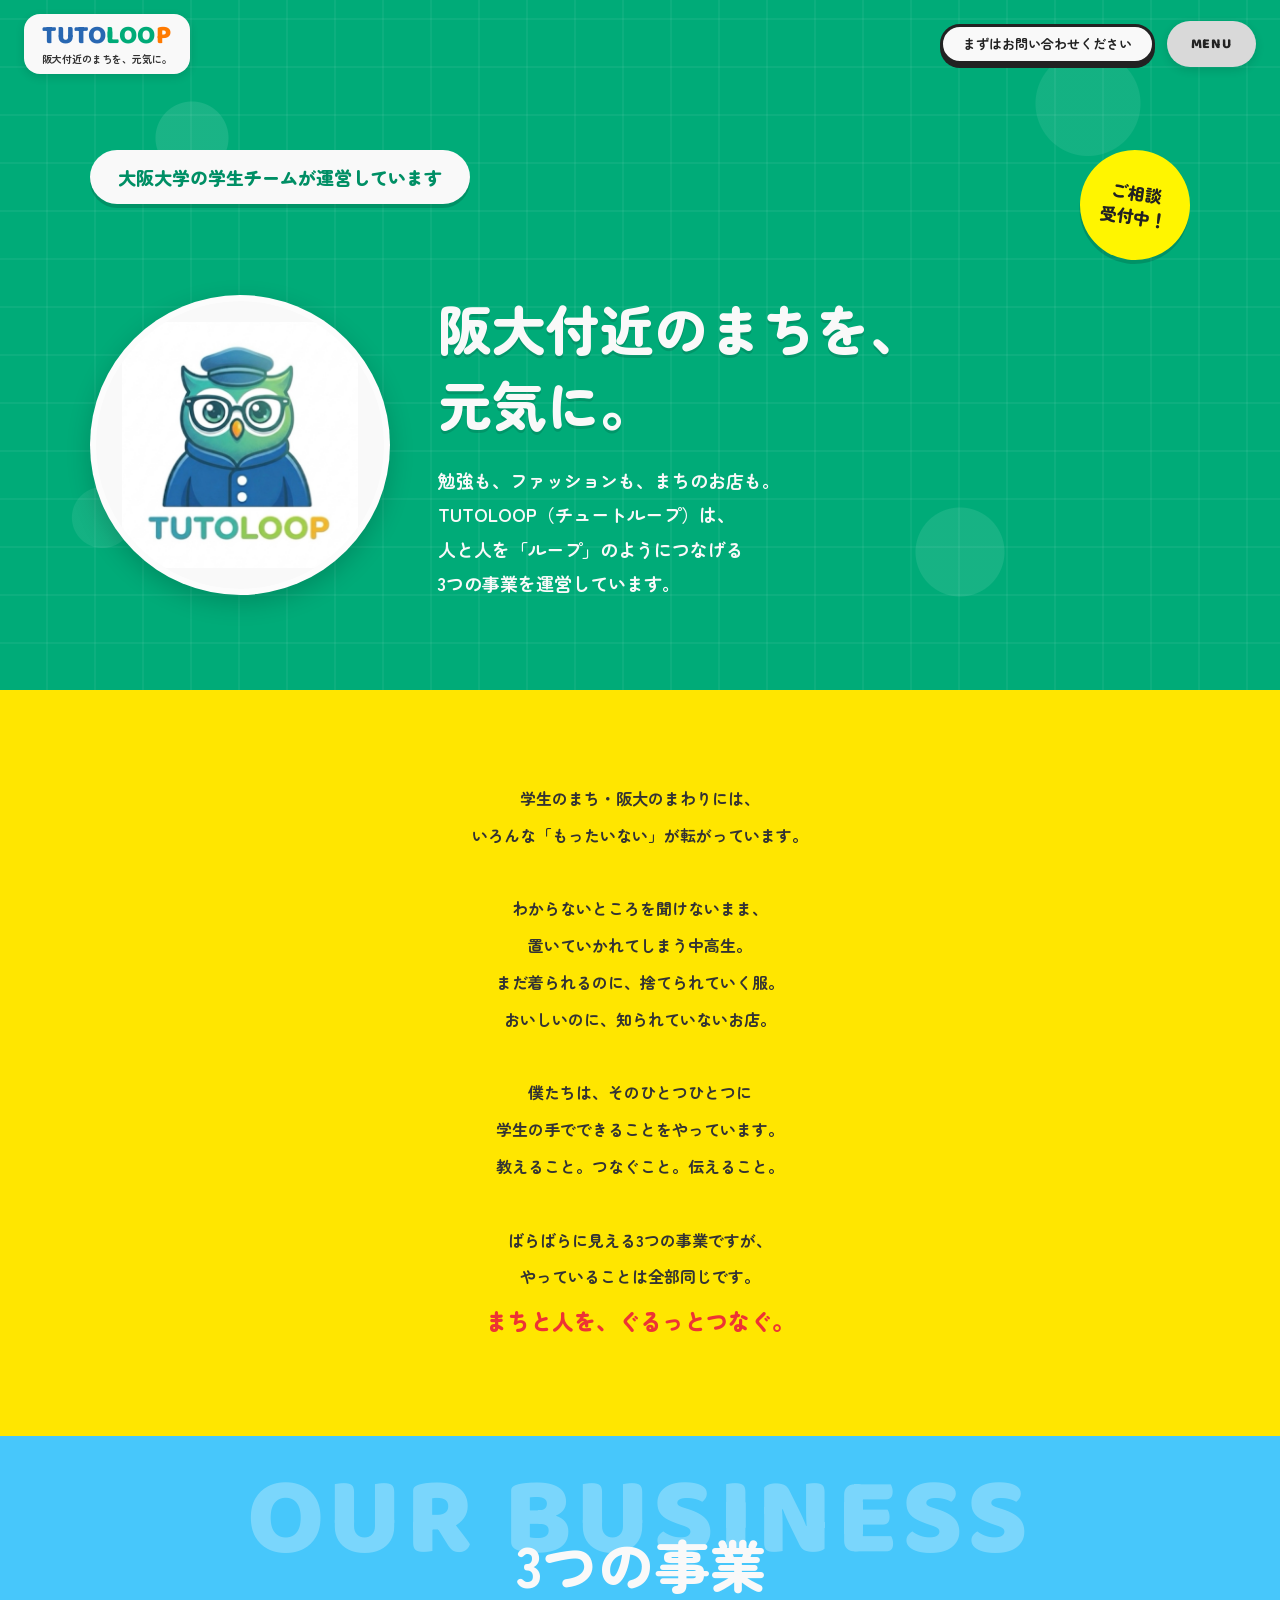
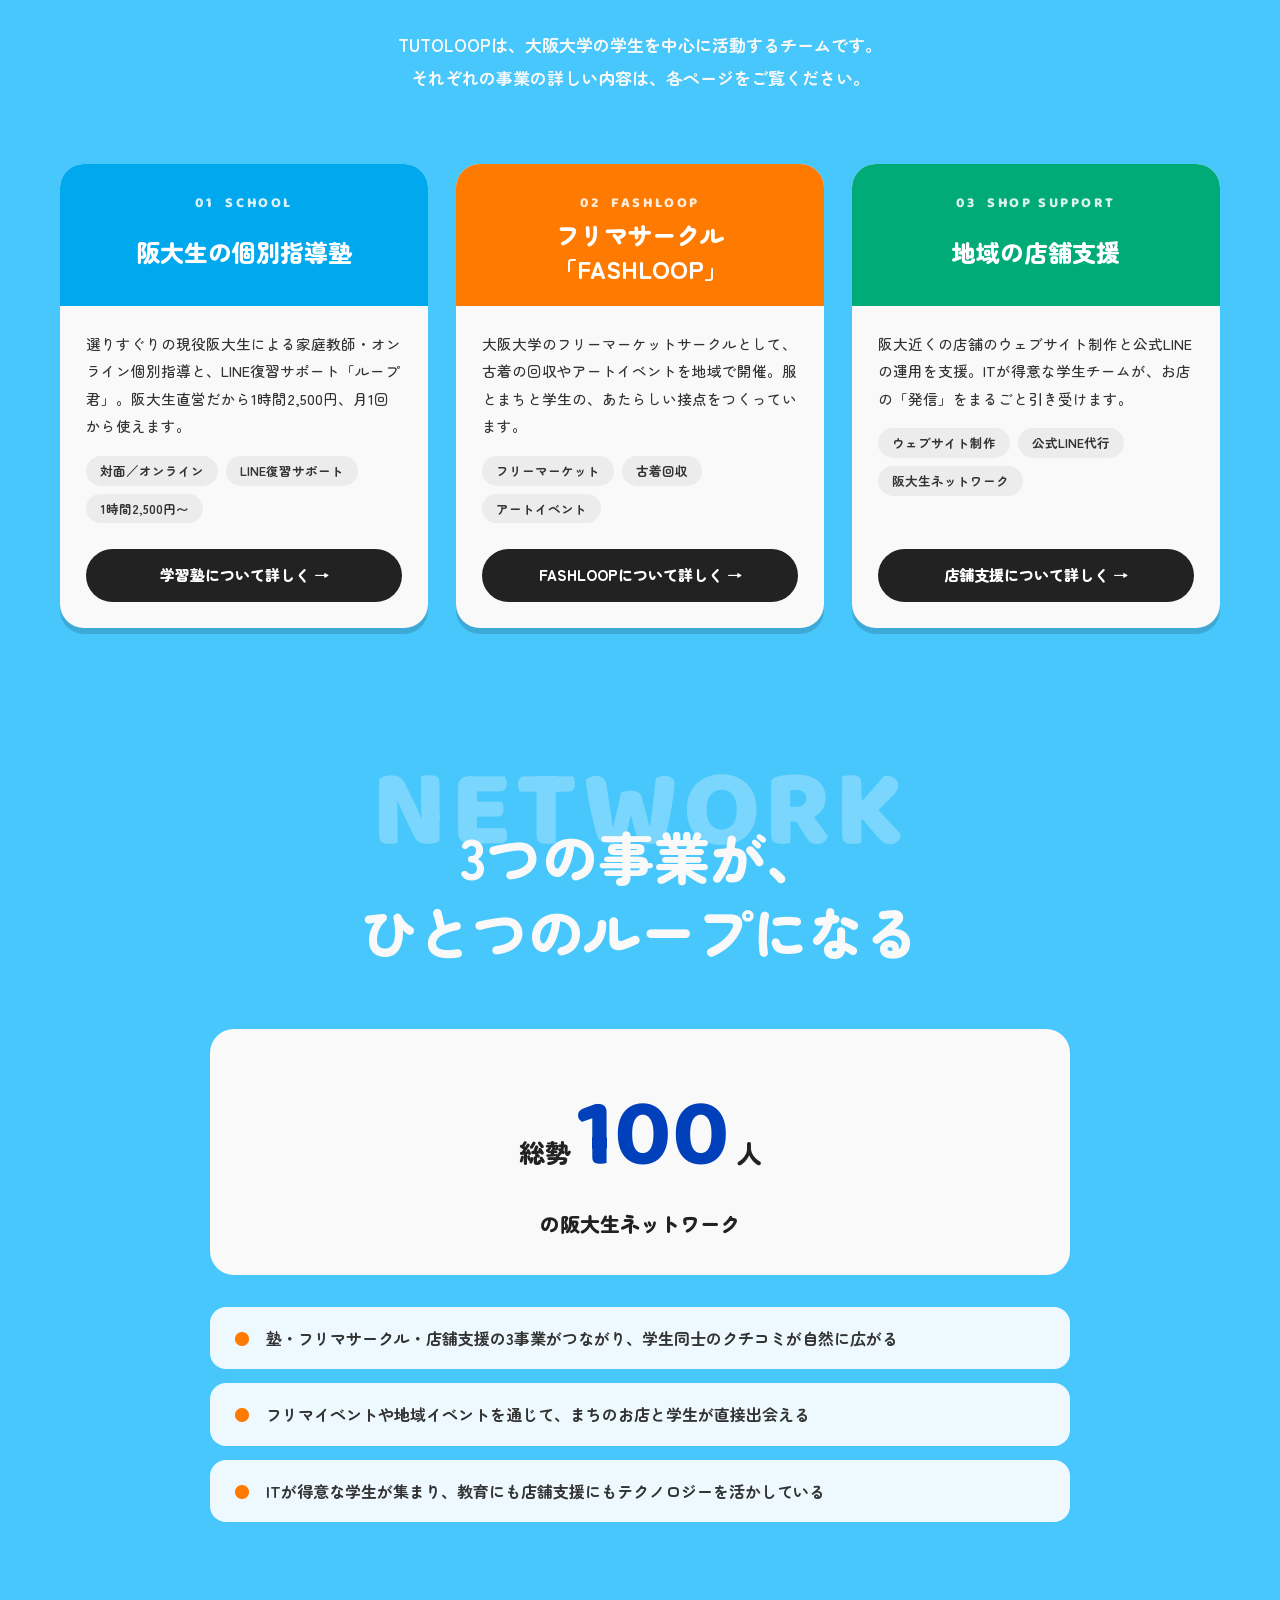
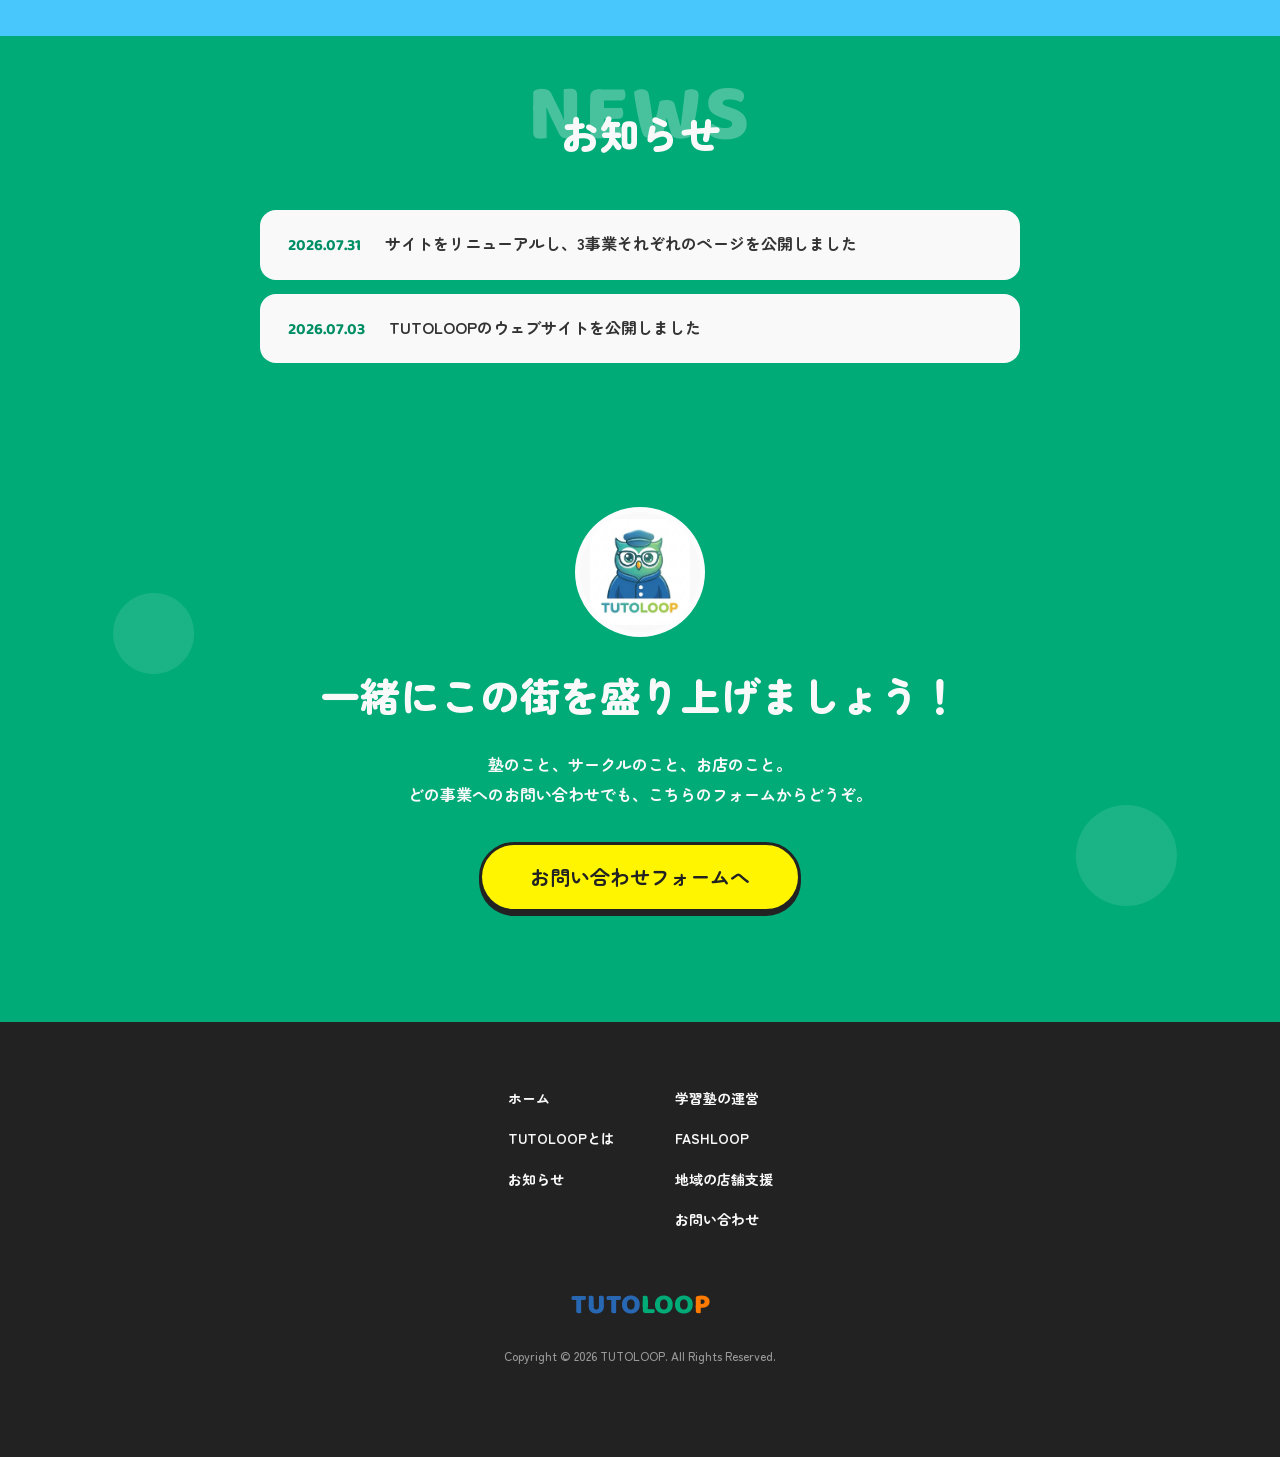
==== commit 97e5c601: "サイトを3事業のマルチページ構成にリニューアル トップページを会社紹介のハブに作り替え、事業ごとに個別ページを新設。  - / … 会社トップ（3事業への導線） - /juku/ … 阪大生の個別指導" ====
--- a/index.html
+++ b/index.html
@@ -3,19 +3,20 @@
 <head>
   <meta charset="UTF-8">
   <meta name="viewport" content="width=device-width, initial-scale=1.0">
-  <title>TUTOLOOP｜阪大付近のまちを、元気に。飲食店のウェブサイト＆公式LINEサポート</title>
-  <meta name="description" content="TUTOLOOP（チュートループ）は、阪大近くの飲食店のウェブサイト制作と公式LINEの作成・運用代行を、現役阪大生チームがまるっとサポートします。総勢100人の阪大生ネットワークでお店を直接PR。">
-  <link rel="icon" href="assets/logo.jpg">
+  <title>TUTOLOOP（チュートループ）｜阪大付近のまちを、元気に。</title>
+  <meta name="description" content="TUTOLOOP（チュートループ）は大阪大学の学生を中心に活動するチームです。学習塾の運営、フリマサークル「FASHLOOP」の運営、地域の店舗支援（ウェブサイト制作・公式LINE運用代行）の3つの事業で、学びとまちをつないでいます。">
+  <link rel="canonical" href="https://tutoloop.com/">
+  <link rel="icon" href="/assets/logo.jpg">
   <link rel="preconnect" href="https://fonts.googleapis.com">
   <link rel="preconnect" href="https://fonts.gstatic.com" crossorigin>
   <link href="https://fonts.googleapis.com/css2?family=Zen+Maru+Gothic:wght@500;700;900&family=Baloo+2:wght@700;800&display=swap" rel="stylesheet">
-  <link rel="stylesheet" href="css/style.css">
+  <link rel="stylesheet" href="/css/style.css">
 </head>
 <body>
 
   <!-- ヘッダー -->
   <header class="header">
-    <a href="#top" class="header__logo" aria-label="TUTOLOOP ホーム">
+    <a href="/" class="header__logo" aria-label="TUTOLOOP ホーム">
       <span class="logo-text"><span class="lt-b">TUTO</span><span class="lt-g">LOO</span><span class="lt-o">P</span></span>
       <span class="logo-tagline">阪大付近のまちを、元気に。</span>
     </a>
@@ -30,11 +31,11 @@
     <div class="menu-card">
       <button class="menu-close" id="menuClose" aria-label="メニューを閉じる">×</button>
       <ul class="menu-list">
-        <li><a href="#top">ホーム <span>HOME</span></a></li>
+        <li><a href="/">ホーム <span>HOME</span></a></li>
         <li><a href="#about">TUTOLOOPとは <span>ABOUT</span></a></li>
-        <li><a href="#website">ウェブサイト制作 <span>WEBSITE</span></a></li>
-        <li><a href="#line">公式LINE代行 <span>LINE</span></a></li>
-        <li><a href="#network">阪大生ネットワーク <span>NETWORK</span></a></li>
+        <li><a href="/juku/">学習塾の運営 <span>SCHOOL</span></a></li>
+        <li><a href="/fashloop/">FASHLOOP <span>FASHLOOP</span></a></li>
+        <li><a href="/shop/">地域の店舗支援 <span>SHOP SUPPORT</span></a></li>
         <li><a href="#news">お知らせ <span>NEWS</span></a></li>
         <li><a href="#" data-contact>お問い合わせ <span>CONTACT</span></a></li>
       </ul>
@@ -47,19 +48,20 @@
     <section class="hero">
       <div class="hero__inner">
         <div class="hero__badge-wrap">
-          <p class="hero__lead-badge">阪大近くの飲食店を、もっと元気に！</p>
+          <p class="hero__lead-badge">大阪大学の学生チームが運営しています</p>
           <p class="hero__accept-badge">ご相談<br>受付中！</p>
         </div>
         <div class="hero__main">
           <div class="hero__owl">
-            <img src="assets/logo.jpg" alt="TUTOLOOP（チュートループ）のマスコット、フクロウのループ君">
+            <img src="/assets/logo.jpg" alt="TUTOLOOP（チュートループ）のマスコット、フクロウのループ君">
           </div>
           <div class="hero__copy">
             <h1 class="hero__title">阪大付近のまちを、<br>元気に。</h1>
             <p class="hero__sub">
-              ウェブサイトも、公式LINEも、宣伝も。<br>
-              お店の「発信」のぜんぶを、<br class="sp-only">現役阪大生チームが<br class="pc-only">
-              まるっとサポートします。
+              勉強も、ファッションも、まちのお店も。<br>
+              TUTOLOOP（チュートループ）は、<br class="pc-only">
+              人と人を「ループ」のようにつなげる<br class="pc-only">
+              3つの事業を運営しています。
             </p>
           </div>
         </div>
@@ -70,154 +72,85 @@
     <section class="message">
       <div class="message__inner fade-up">
         <p>
-          講義おわりの帰り道、あかりのともるあのお店。<br>
-          おいしいごはんと、なにげないひとこと。<br>
           学生のまち・阪大のまわりには、<br class="pc-only">
-          そんな素敵なお店がたくさんあります。<br>
+          いろんな「もったいない」が転がっています。<br>
           <br>
-          でも——<br>
-          「ホームページまで手がまわらない」<br>
-          「LINEとかSNSは、正直よくわからない」<br>
-          そんな声も、たくさん聞いてきました。<br>
+          わからないところを聞けないまま、<br class="pc-only">
+          置いていかれてしまう中高生。<br>
+          まだ着られるのに、捨てられていく服。<br>
+          おいしいのに、知られていないお店。<br>
           <br>
-          だったら、僕たち学生の出番です。<br>
-          お店の味と雰囲気がちゃんと伝わるウェブサイトをつくって、<br class="pc-only">
-          公式LINEでお客さんとのつながりを育てて、<br class="pc-only">
-          阪大生のクチコミでまちに広げていく。<br>
+          僕たちは、そのひとつひとつに<br class="pc-only">
+          学生の手でできることをやっています。<br>
+          教えること。つなぐこと。伝えること。<br>
           <br>
-          TUTOLOOPは、お店とまちと学生をつなぐループになります。<br>
-          <strong>一緒にこの街を盛り上げましょう！</strong>
+          ばらばらに見える3つの事業ですが、<br class="pc-only">
+          やっていることは全部同じです。<br>
+          <strong>まちと人を、ぐるっとつなぐ。</strong>
         </p>
       </div>
     </section>
 
-    <!-- TUTOLOOPとは -->
-    <section class="about" id="about">
+    <!-- 事業紹介 -->
+    <section class="services" id="about">
       <div class="section-head">
-        <span class="section-head__en" aria-hidden="true">ABOUT US</span>
-        <h2 class="section-head__title">TUTOLOOPとは</h2>
+        <span class="section-head__en" aria-hidden="true">OUR BUSINESS</span>
+        <h2 class="section-head__title">3つの事業</h2>
         <p class="section-head__desc">
-          TUTOLOOP（チュートループ）は、<br>
-          大阪大学の学生を中心に活動するチームです。<br>
-          勉強も、ファッションも、まちのお店も。<br>
-          「ループ」のように人と人をつなげています。
+          TUTOLOOPは、大阪大学の学生を中心に<br class="sp-only">活動するチームです。<br>
+          それぞれの事業の詳しい内容は、各ページをご覧ください。
         </p>
       </div>
-      <div class="about__cards fade-up">
-        <article class="about-card">
-          <div class="about-card__num">01</div>
-          <h3 class="about-card__title">学習塾の運営</h3>
-          <p class="about-card__text">現役阪大生による個別指導と、LINE×AI復習教材「ループ君」を運営しています。テクノロジー×教育で子どもたちの学びをサポート。</p>
-        </article>
-        <article class="about-card">
-          <div class="about-card__num">02</div>
-          <h3 class="about-card__title">フリマサークル<br>「FASHLOOP」の運営</h3>
-          <p class="about-card__text">大阪大学のフリーマーケットサークルとして、古着回収やアートイベントを地域で開催。まちと学生の接点をつくっています。</p>
-        </article>
-        <article class="about-card about-card--main">
-          <div class="about-card__num">03</div>
-          <div class="about-card__badge">このサイトのサービス</div>
-          <h3 class="about-card__title">地域の店舗支援</h3>
-          <p class="about-card__text">阪大近くの店舗のウェブサイト制作・公式LINE運用を支援。ITが得意な学生チームが、お店の「発信」を丸ごと引き受けます。</p>
-        </article>
-      </div>
-    </section>
-
-    <!-- ウェブサイト制作 -->
-    <section class="website" id="website">
-      <div class="section-head">
-        <span class="section-head__en" aria-hidden="true">WEBSITE</span>
-        <h2 class="section-head__title">ウェブサイト制作</h2>
-        <p class="section-head__desc">
-          お店の雰囲気やメニュー、伝えたいことをじっくりヒアリングして、<br>
-          スマホでもきれいに見えるホームページを一からデザイン・制作します。<br>
-          つくって終わりではなく、その後の運用までずっと伴走します。
-        </p>
-      </div>
-
-      <div class="website__steps fade-up">
-        <article class="step-card">
-          <div class="step-card__label">STEP <strong>1</strong></div>
-          <h3 class="step-card__title">初期構築</h3>
-          <ul class="check-list">
-            <li>お店の雰囲気・メニュー・想いをヒアリング</li>
-            <li>スマホ対応のオリジナルデザインで一から制作</li>
-            <li>公開までの作業をすべて代行</li>
-          </ul>
-        </article>
-        <article class="step-card">
-          <div class="step-card__label">STEP <strong>2</strong></div>
-          <h3 class="step-card__title">運用</h3>
-          <ul class="check-list">
-            <li>サーバー・ドメインの保守、SSL証明書の更新</li>
-            <li>毎月5か所までの修正・変更に対応</li>
-            <li>新メニューの追加・料金改定・お知らせ更新など</li>
-          </ul>
-        </article>
-      </div>
-
-      <!-- 制作事例 -->
-      <div class="works fade-up">
-        <h3 class="works__title"><span class="works__en">WORKS</span>実際の制作事例</h3>
-        <div class="works__grid">
-          <figure class="work-item">
-            <div class="browser-frame">
-              <div class="browser-frame__bar"><i></i><i></i><i></i></div>
-              <img src="assets/works-sakuya.png" alt="制作事例：横浜家系ラーメン 咲く家（SAKUYA）のウェブサイト" loading="lazy">
-            </div>
-            <figcaption>横浜家系ラーメン「咲く家」様</figcaption>
-          </figure>
-          <figure class="work-item">
-            <div class="browser-frame">
-              <div class="browser-frame__bar"><i></i><i></i><i></i></div>
-              <img src="assets/works-sanuma.png" alt="制作事例：完全マンツーマン個別指導 佐沼塾・古川塾のウェブサイト" loading="lazy">
-            </div>
-            <figcaption>個別指導塾「佐沼塾・古川塾」様</figcaption>
-          </figure>
-        </div>
-      </div>
-    </section>
-
-    <!-- 公式LINE -->
-    <section class="line" id="line">
-      <div class="section-head">
-        <span class="section-head__en" aria-hidden="true">LINE</span>
-        <h2 class="section-head__title">公式LINEの<br class="sp-only">作成・運用代行</h2>
-        <p class="section-head__desc">
-          リピーターづくりに一番効くのが公式LINE。<br>
-          めんどうな初期設定から毎月の配信まで、ぜんぶ代行します。<br>
-          お店はいつも通り営業するだけでOKです。
-        </p>
-      </div>
-
-      <div class="line__content">
-        <div class="line__cards fade-up">
-          <article class="line-card">
-            <h3 class="line-card__title">初期設定</h3>
-            <ul class="check-list">
-              <li>アカウントの初期設定</li>
-              <li>あいさつメッセージの作成</li>
-              <li>ステップ配信の設定</li>
-              <li>リッチメニューの作成</li>
-              <li>クーポンの作成・配布</li>
+      <div class="services__grid fade-up">
+
+        <a class="svc-card svc-card--juku" href="/juku/">
+          <div class="svc-card__head">
+            <p class="svc-card__num">01 &nbsp;SCHOOL</p>
+            <h3 class="svc-card__title">阪大生の個別指導塾</h3>
+          </div>
+          <div class="svc-card__body">
+            <p class="svc-card__text">選りすぐりの現役阪大生による家庭教師・オンライン個別指導と、LINE復習サポート「ループ君」。阪大生直営だから1時間2,500円、月1回から使えます。</p>
+            <ul class="svc-card__tags">
+              <li>対面／オンライン</li>
+              <li>LINE復習サポート</li>
+              <li>1時間2,500円〜</li>
             </ul>
-          </article>
-          <article class="line-card">
-            <h3 class="line-card__title">運用代行</h3>
-            <ul class="check-list">
-              <li>月1回のクーポン配布</li>
-              <li>新メニュー・イベントの告知</li>
-              <li>リッチメニュー等の更新作業</li>
+          </div>
+          <span class="svc-card__more">学習塾について詳しく →</span>
+        </a>
+
+        <a class="svc-card svc-card--fash" href="/fashloop/">
+          <div class="svc-card__head">
+            <p class="svc-card__num">02 &nbsp;FASHLOOP</p>
+            <h3 class="svc-card__title">フリマサークル<br>「FASHLOOP」</h3>
+          </div>
+          <div class="svc-card__body">
+            <p class="svc-card__text">大阪大学のフリーマーケットサークルとして、古着の回収やアートイベントを地域で開催。服とまちと学生の、あたらしい接点をつくっています。</p>
+            <ul class="svc-card__tags">
+              <li>フリーマーケット</li>
+              <li>古着回収</li>
+              <li>アートイベント</li>
             </ul>
-          </article>
-        </div>
-        <div class="line__example fade-up">
-          <p class="line__example-label">配信事例</p>
-          <div class="line__example-imgs">
-            <img class="line__phone" src="assets/line-loopkun.png" alt="配信事例：LINE復習サポート「ループ君」のトーク画面" loading="lazy">
-            <img class="line__richmenu" src="assets/line-richmenu.png" alt="配信事例：オリジナルイラストのリッチメニュー" loading="lazy">
-          </div>
-        </div>
+          </div>
+          <span class="svc-card__more">FASHLOOPについて詳しく →</span>
+        </a>
+
+        <a class="svc-card svc-card--shop" href="/shop/">
+          <div class="svc-card__head">
+            <p class="svc-card__num">03 &nbsp;SHOP SUPPORT</p>
+            <h3 class="svc-card__title">地域の店舗支援</h3>
+          </div>
+          <div class="svc-card__body">
+            <p class="svc-card__text">阪大近くの店舗のウェブサイト制作と公式LINEの運用を支援。ITが得意な学生チームが、お店の「発信」をまるごと引き受けます。</p>
+            <ul class="svc-card__tags">
+              <li>ウェブサイト制作</li>
+              <li>公式LINE代行</li>
+              <li>阪大生ネットワーク</li>
+            </ul>
+          </div>
+          <span class="svc-card__more">店舗支援について詳しく →</span>
+        </a>
+
       </div>
     </section>
 
@@ -225,16 +158,16 @@
     <section class="network" id="network">
       <div class="section-head">
         <span class="section-head__en" aria-hidden="true">NETWORK</span>
-        <h2 class="section-head__title">阪大生ネットワークで、<br>お店を直接宣伝できます</h2>
+        <h2 class="section-head__title">3つの事業が、<br>ひとつのループになる</h2>
       </div>
       <div class="network__content fade-up">
         <div class="network__number">
-          <p>総勢<strong>100</strong>人<span>の阪大生に向けてお店をPR</span></p>
+          <p>総勢<strong>100</strong>人<span>の阪大生ネットワーク</span></p>
         </div>
         <ul class="network__points">
-          <li>塾・フリマサークルなど、TUTOLOOPの学生ネットワークにお店を直接紹介</li>
-          <li>フリマイベント・地域イベント等の際にお店を告知することも可能</li>
-          <li>「阪大生に人気のお店」としてクチコミが広がりやすい</li>
+          <li>塾・フリマサークル・店舗支援の3事業がつながり、学生同士のクチコミが自然に広がる</li>
+          <li>フリマイベントや地域イベントを通じて、まちのお店と学生が直接出会える</li>
+          <li>ITが得意な学生が集まり、教育にも店舗支援にもテクノロジーを活かしている</li>
         </ul>
       </div>
     </section>
@@ -247,6 +180,10 @@
       </div>
       <ul class="news__list fade-up">
         <li class="news__item">
+          <time datetime="2026-07-31">2026.07.31</time>
+          <p>サイトをリニューアルし、3事業それぞれのページを公開しました</p>
+        </li>
+        <li class="news__item">
           <time datetime="2026-07-03">2026.07.03</time>
           <p>TUTOLOOPのウェブサイトを公開しました</p>
         </li>
@@ -257,10 +194,10 @@
     <section class="contact-cta" id="contact">
       <div class="contact-cta__inner fade-up">
         <div class="contact-cta__owl">
-          <img src="assets/logo.jpg" alt="">
+          <img src="/assets/logo.jpg" alt="">
         </div>
         <h2 class="contact-cta__title">一緒にこの街を<br class="sp-only">盛り上げましょう！</h2>
-        <p class="contact-cta__text">「うちの店だとどんな感じになる？」「料金だけ知りたい」など、<br class="pc-only">どんなことでもお気軽にどうぞ。しつこい営業は一切しません。</p>
+        <p class="contact-cta__text">塾のこと、サークルのこと、お店のこと。<br class="pc-only">どの事業へのお問い合わせでも、こちらのフォームからどうぞ。</p>
         <a href="#" data-contact class="btn-cta btn-cta--large">お問い合わせフォームへ</a>
       </div>
     </section>
@@ -271,14 +208,14 @@
     <div class="footer__inner">
       <nav class="footer__nav">
         <ul>
-          <li><a href="#top">ホーム</a></li>
+          <li><a href="/">ホーム</a></li>
           <li><a href="#about">TUTOLOOPとは</a></li>
-          <li><a href="#website">ウェブサイト制作</a></li>
-          <li><a href="#line">公式LINE代行</a></li>
+          <li><a href="#news">お知らせ</a></li>
         </ul>
         <ul>
-          <li><a href="#network">阪大生ネットワーク</a></li>
-          <li><a href="#news">お知らせ</a></li>
+          <li><a href="/juku/">学習塾の運営</a></li>
+          <li><a href="/fashloop/">FASHLOOP</a></li>
+          <li><a href="/shop/">地域の店舗支援</a></li>
           <li><a href="#" data-contact>お問い合わせ</a></li>
         </ul>
       </nav>
@@ -292,6 +229,6 @@
     <a href="#" data-contact class="btn-cta">まずはお問い合わせください</a>
   </div>
 
-  <script src="js/script.js"></script>
+  <script src="/js/script.js"></script>
 </body>
 </html>
--- a/css/style.css
+++ b/css/style.css
@@ -78,6 +78,8 @@
   padding: 90px 20px 40px;
   max-width: 1200px;
   margin: 0 auto;
+  /* 英字ウォーターマークが長い場合に横スクロールを起こさないようクリップ */
+  overflow-x: clip;
 }
 .section-head__en {
   position: absolute;
@@ -844,10 +846,253 @@
 }
 
 /* ==========================================================
+   会社トップ（ハブ）／事業ページ共通の追加パーツ
+   ========================================================== */
+
+/* ---------- 事業ごとのテーマ色 ----------
+   body に .theme-juku / .theme-fash / .theme-shop を付けると
+   ヒーローやアクセントの色がその事業の色に切り替わる。 */
+body { --theme: var(--green); --theme-deep: var(--green-deep); }
+body.theme-juku { --theme: var(--blue-card); --theme-deep: var(--deep-blue); }
+body.theme-fash { --theme: var(--orange); --theme-deep: var(--orange-deep); }
+body.theme-shop { --theme: var(--green); --theme-deep: var(--green-deep); }
+
+.hero--theme { background-color: var(--theme); }
+.contact-cta--theme { background-color: var(--theme); }
+.news--theme { background-color: var(--theme); }
+.news--theme .news__item time { color: var(--theme-deep); }
+
+/* ---------- パンくず ---------- */
+.breadcrumb {
+  max-width: 1100px;
+  margin: 0 auto;
+  padding: 0 20px 18px;
+}
+.breadcrumb ol {
+  display: flex;
+  flex-wrap: wrap;
+  align-items: center;
+  gap: 8px;
+  list-style: none;
+  font-size: 13px;
+  font-weight: 700;
+  color: rgba(255,255,255,.85);
+}
+.breadcrumb li + li::before { content: "›"; margin-right: 8px; }
+.breadcrumb a { text-decoration: underline; text-underline-offset: 3px; }
+.breadcrumb a:hover { color: var(--yellow-vivid); }
+
+/* ---------- 事業一覧カード（トップ） ---------- */
+
+.services { background: var(--blue); padding-bottom: 100px; }
+.services__grid {
+  max-width: 1200px;
+  margin: 30px auto 0;
+  padding: 0 20px;
+  display: grid;
+  grid-template-columns: repeat(3, 1fr);
+  gap: 28px;
+}
+.svc-card {
+  display: flex;
+  flex-direction: column;
+  background: var(--off);
+  border-radius: var(--radius-card);
+  overflow: hidden;
+  box-shadow: 0 6px 0 rgba(0,0,0,.15);
+  transition: transform .25s ease, box-shadow .25s ease;
+}
+.svc-card:hover { transform: translateY(-6px); box-shadow: 0 12px 0 rgba(0,0,0,.15); }
+.svc-card__head {
+  position: relative;
+  padding: 26px 24px 20px;
+  color: #fff;
+  text-align: center;
+}
+.svc-card--juku .svc-card__head { background: var(--blue-card-edge); }
+.svc-card--fash .svc-card__head { background: var(--orange); }
+.svc-card--shop .svc-card__head { background: var(--green); }
+.svc-card__num {
+  font-family: var(--font-en);
+  font-weight: 800;
+  font-size: 14px;
+  letter-spacing: .18em;
+  opacity: .85;
+}
+.svc-card__title {
+  font-size: 24px;
+  font-weight: 900;
+  line-height: 1.4;
+  margin-top: 2px;
+  /* 1行／2行のカードが混在しても見出し帯の高さを揃える */
+  min-height: 2.8em;
+  display: flex;
+  align-items: center;
+  justify-content: center;
+}
+.svc-card__body {
+  flex: 1;
+  padding: 24px 26px 8px;
+}
+.svc-card__text { font-size: 14.5px; }
+.svc-card__tags {
+  display: flex;
+  flex-wrap: wrap;
+  gap: 8px;
+  margin-top: 16px;
+}
+.svc-card__tags li {
+  background: #ececec;
+  border-radius: 46px;
+  padding: 3px 14px;
+  font-size: 12.5px;
+  font-weight: 700;
+  color: var(--text);
+}
+.svc-card__more {
+  display: block;
+  margin: 18px 26px 26px;
+  padding: 12px;
+  border-radius: 46px;
+  background: var(--ink);
+  color: #fff;
+  font-weight: 900;
+  font-size: 15px;
+  text-align: center;
+}
+.svc-card:hover .svc-card__more { background: var(--theme-deep); }
+.svc-card--juku:hover .svc-card__more { background: var(--deep-blue); }
+.svc-card--fash:hover .svc-card__more { background: var(--orange-deep); }
+.svc-card--shop:hover .svc-card__more { background: var(--green-deep); }
+
+/* ---------- 汎用：白カードのグリッド ---------- */
+
+.cards {
+  max-width: 1100px;
+  margin: 20px auto 0;
+  padding: 0 20px;
+  display: grid;
+  gap: 26px;
+}
+.cards--2 { grid-template-columns: 1fr 1fr; max-width: 1000px; }
+.cards--3 { grid-template-columns: repeat(3, 1fr); }
+.info-card {
+  background: var(--off);
+  border-radius: var(--radius-card);
+  padding: 30px 32px;
+}
+.info-card__title {
+  font-size: 23px;
+  font-weight: 900;
+  color: var(--ink);
+  margin-bottom: 16px;
+  padding-bottom: 10px;
+  border-bottom: 3px dashed var(--theme);
+  /* 1行／2行が混在しても、隣のカードと下線の高さを揃える */
+  display: flex;
+  align-items: flex-end;
+  min-height: 2.6em;
+}
+.info-card__text { font-size: 15px; }
+
+/* ---------- 汎用：定義リスト（活動概要・基本情報） ---------- */
+
+.deflist {
+  max-width: 820px;
+  margin: 24px auto 0;
+  padding: 0 20px;
+}
+.deflist dl {
+  background: var(--off);
+  border-radius: var(--radius-card);
+  overflow: hidden;
+}
+.deflist dl > div {
+  display: flex;
+  gap: 20px;
+  padding: 16px 28px;
+  border-bottom: 1px dashed #ddd;
+}
+.deflist dl > div:last-child { border-bottom: none; }
+.deflist dt {
+  flex-shrink: 0;
+  width: 150px;
+  font-weight: 900;
+  color: var(--theme-deep);
+}
+.deflist dd { font-weight: 700; }
+
+/* ---------- 人物紹介（塾長など） ---------- */
+
+.person {
+  display: flex;
+  align-items: center;
+  gap: 18px;
+  margin-top: 18px;
+  padding-top: 18px;
+  border-top: 1px dashed #ddd;
+}
+.person__photo {
+  width: 96px;
+  height: 96px;
+  flex-shrink: 0;
+  border-radius: 50%;
+  object-fit: cover;
+  object-position: center top;
+  border: 4px solid var(--theme);
+}
+.person__name { font-size: 17px; font-weight: 900; color: var(--ink); line-height: 1.4; }
+.person__role { font-size: 12.5px; font-weight: 700; color: #777; }
+
+/* ---------- 他事業への回遊リンク（各ページ下部） ---------- */
+
+.crosslink { background: var(--off); padding: 70px 20px; }
+.crosslink__title {
+  text-align: center;
+  font-size: 24px;
+  font-weight: 900;
+  color: var(--ink);
+  margin-bottom: 28px;
+}
+.crosslink__grid {
+  max-width: 900px;
+  margin: 0 auto;
+  display: grid;
+  grid-template-columns: 1fr 1fr;
+  gap: 20px;
+}
+.crosslink__item {
+  display: flex;
+  align-items: center;
+  justify-content: space-between;
+  gap: 16px;
+  background: #fff;
+  border: 3px solid var(--ink);
+  border-radius: 18px;
+  padding: 20px 26px;
+  font-weight: 900;
+  font-size: 17px;
+  color: var(--ink);
+  box-shadow: 0 4px 0 var(--ink);
+  transition: transform .2s ease, box-shadow .2s ease;
+}
+.crosslink__item:hover { transform: translateY(2px); box-shadow: 0 2px 0 var(--ink); }
+.crosslink__item small {
+  display: block;
+  font-size: 12px;
+  font-weight: 700;
+  color: #777;
+}
+.crosslink__item span[aria-hidden] { font-size: 22px; }
+
+/* ==========================================================
    レスポンシブ
    ========================================================== */
 
 @media (max-width: 900px) {
+  .services__grid { grid-template-columns: 1fr; max-width: 480px; }
+  .cards--2, .cards--3 { grid-template-columns: 1fr; max-width: 560px; }
+  .crosslink__grid { grid-template-columns: 1fr; max-width: 480px; }
   .about__cards { grid-template-columns: 1fr; max-width: 520px; gap: 44px; }
   .website__steps { grid-template-columns: 1fr; max-width: 560px; }
   .works__grid { grid-template-columns: 1fr; max-width: 560px; margin: 0 auto; }
@@ -892,7 +1137,16 @@
   .section-head--small .section-head__title { font-size: 26px; }
 
   .about { padding-bottom: 70px; }
+  .services { padding-bottom: 70px; }
   .website { padding-bottom: 70px; }
+
+  .svc-card__title { font-size: 21px; }
+  .info-card { padding: 24px 22px; }
+  .info-card__title { font-size: 20px; }
+  .deflist dl > div { flex-direction: column; gap: 2px; padding: 14px 20px; }
+  .deflist dt { width: auto; }
+  .crosslink { padding: 50px 16px; }
+  .crosslink__item { font-size: 15px; padding: 16px 20px; }
   .line { padding-bottom: 70px; }
   .network { padding-bottom: 70px; }
 
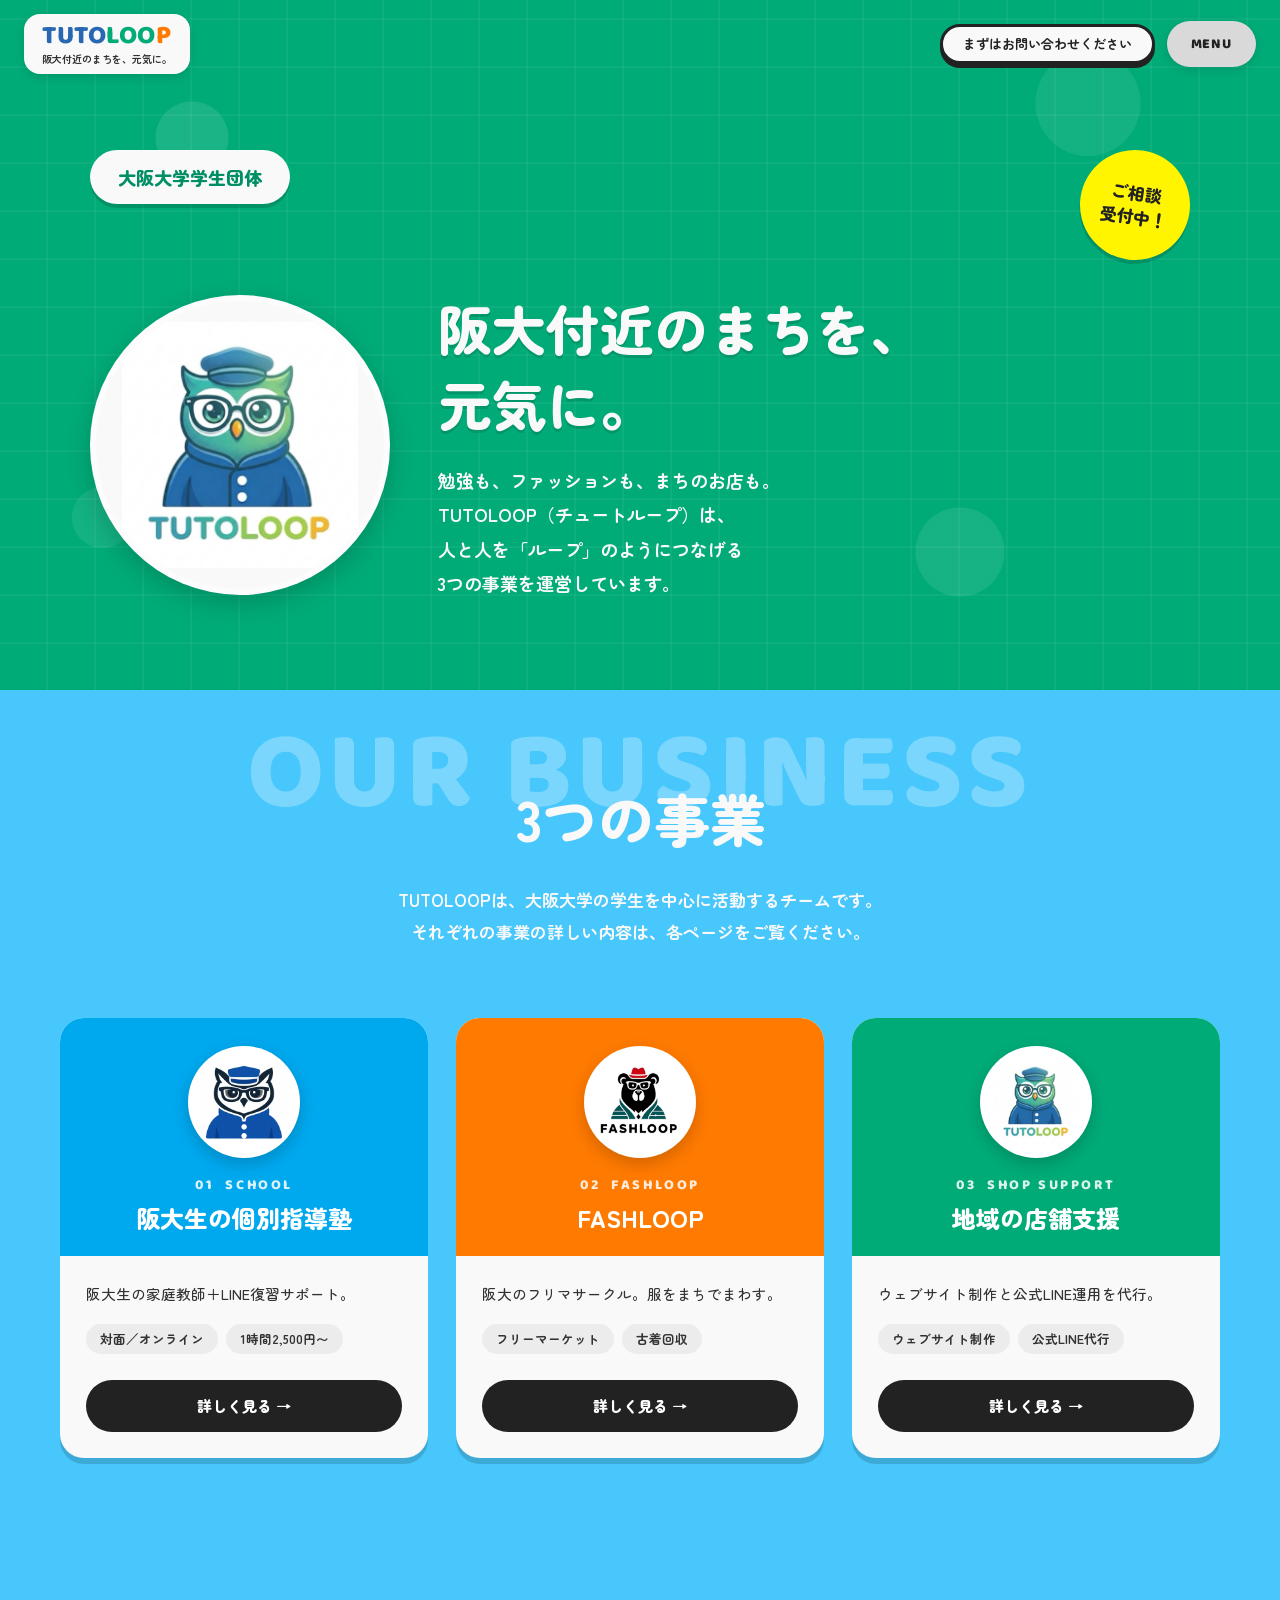
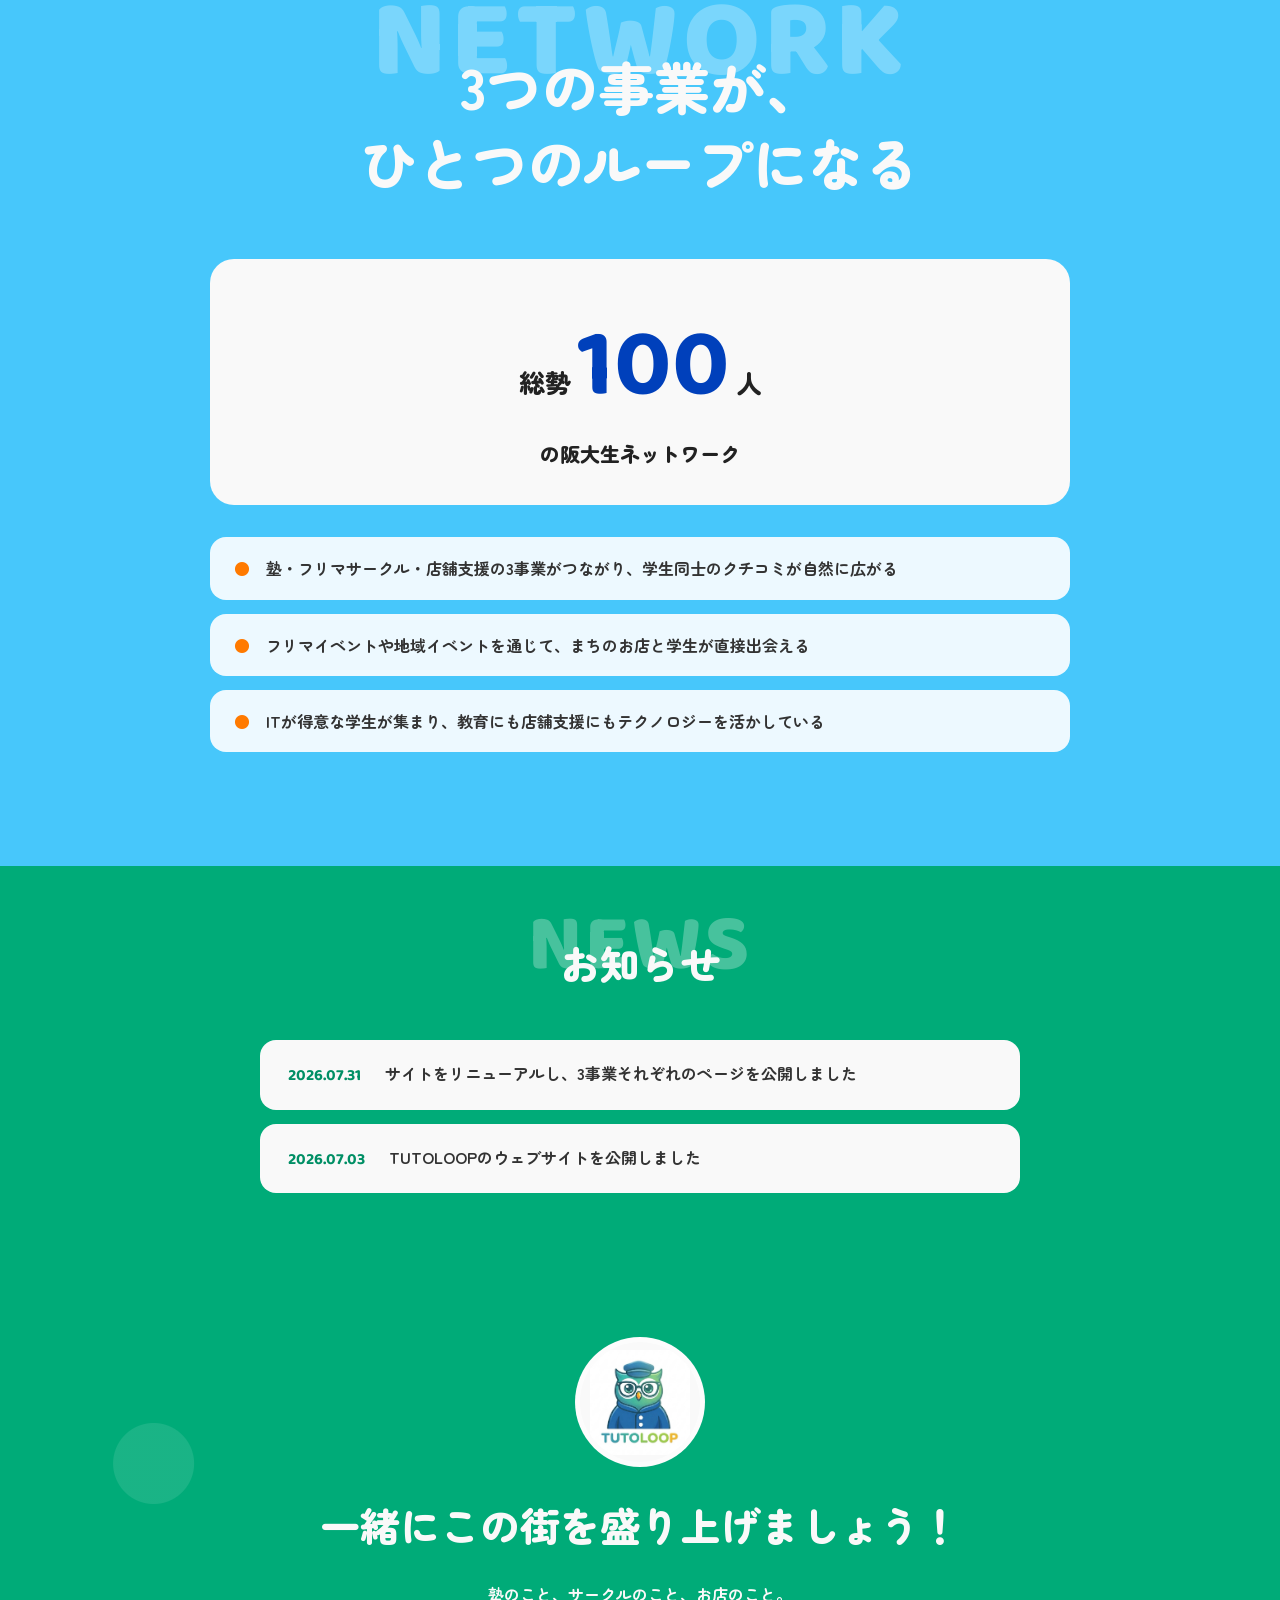
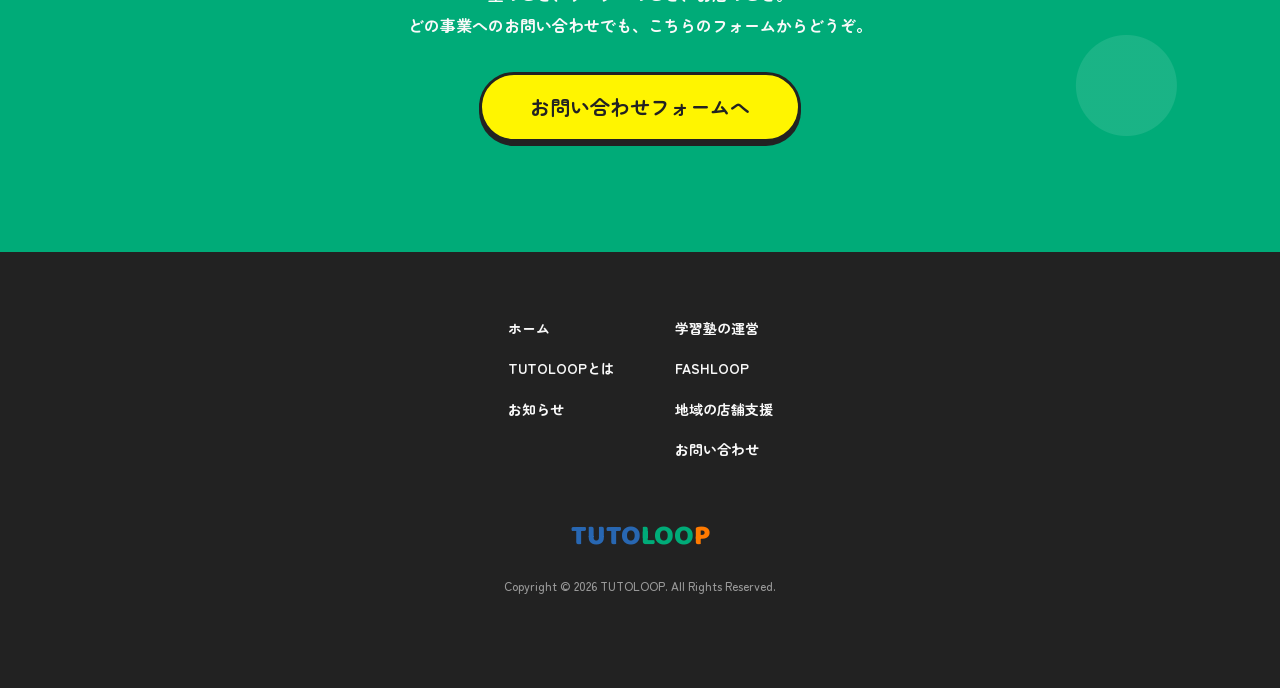
==== commit 6855b4eb: "トップページを整理し、3事業カードにアイコンを追加 - ヒーローの表記を「大阪大学学生団体」に変更 - ヒーロー下のメッセージセクション（学生のまち〜）を削除 - 3事業カードに各事業のアイコン画像を" ====
--- a/index.html
+++ b/index.html
@@ -6,17 +6,17 @@
   <title>TUTOLOOP（チュートループ）｜阪大付近のまちを、元気に。</title>
   <meta name="description" content="TUTOLOOP（チュートループ）は大阪大学の学生を中心に活動するチームです。学習塾の運営、フリマサークル「FASHLOOP」の運営、地域の店舗支援（ウェブサイト制作・公式LINE運用代行）の3つの事業で、学びとまちをつないでいます。">
   <link rel="canonical" href="https://tutoloop.com/">
-  <link rel="icon" href="/assets/logo.jpg">
+  <link rel="icon" href="assets/logo.jpg">
   <link rel="preconnect" href="https://fonts.googleapis.com">
   <link rel="preconnect" href="https://fonts.gstatic.com" crossorigin>
   <link href="https://fonts.googleapis.com/css2?family=Zen+Maru+Gothic:wght@500;700;900&family=Baloo+2:wght@700;800&display=swap" rel="stylesheet">
-  <link rel="stylesheet" href="/css/style.css">
+  <link rel="stylesheet" href="css/style.css">
 </head>
 <body>
 
   <!-- ヘッダー -->
   <header class="header">
-    <a href="/" class="header__logo" aria-label="TUTOLOOP ホーム">
+    <a href="index.html" class="header__logo" aria-label="TUTOLOOP ホーム">
       <span class="logo-text"><span class="lt-b">TUTO</span><span class="lt-g">LOO</span><span class="lt-o">P</span></span>
       <span class="logo-tagline">阪大付近のまちを、元気に。</span>
     </a>
@@ -31,11 +31,11 @@
     <div class="menu-card">
       <button class="menu-close" id="menuClose" aria-label="メニューを閉じる">×</button>
       <ul class="menu-list">
-        <li><a href="/">ホーム <span>HOME</span></a></li>
+        <li><a href="index.html">ホーム <span>HOME</span></a></li>
         <li><a href="#about">TUTOLOOPとは <span>ABOUT</span></a></li>
-        <li><a href="/juku/">学習塾の運営 <span>SCHOOL</span></a></li>
-        <li><a href="/fashloop/">FASHLOOP <span>FASHLOOP</span></a></li>
-        <li><a href="/shop/">地域の店舗支援 <span>SHOP SUPPORT</span></a></li>
+        <li><a href="juku/index.html">学習塾の運営 <span>SCHOOL</span></a></li>
+        <li><a href="fashloop/index.html">FASHLOOP <span>FASHLOOP</span></a></li>
+        <li><a href="shop/index.html">地域の店舗支援 <span>SHOP SUPPORT</span></a></li>
         <li><a href="#news">お知らせ <span>NEWS</span></a></li>
         <li><a href="#" data-contact>お問い合わせ <span>CONTACT</span></a></li>
       </ul>
@@ -48,12 +48,12 @@
     <section class="hero">
       <div class="hero__inner">
         <div class="hero__badge-wrap">
-          <p class="hero__lead-badge">大阪大学の学生チームが運営しています</p>
+          <p class="hero__lead-badge">大阪大学学生団体</p>
           <p class="hero__accept-badge">ご相談<br>受付中！</p>
         </div>
         <div class="hero__main">
           <div class="hero__owl">
-            <img src="/assets/logo.jpg" alt="TUTOLOOP（チュートループ）のマスコット、フクロウのループ君">
+            <img src="assets/logo.jpg" alt="TUTOLOOP（チュートループ）のマスコット、フクロウのループ君">
           </div>
           <div class="hero__copy">
             <h1 class="hero__title">阪大付近のまちを、<br>元気に。</h1>
@@ -65,29 +65,6 @@
             </p>
           </div>
         </div>
-      </div>
-    </section>
-
-    <!-- メッセージ -->
-    <section class="message">
-      <div class="message__inner fade-up">
-        <p>
-          学生のまち・阪大のまわりには、<br class="pc-only">
-          いろんな「もったいない」が転がっています。<br>
-          <br>
-          わからないところを聞けないまま、<br class="pc-only">
-          置いていかれてしまう中高生。<br>
-          まだ着られるのに、捨てられていく服。<br>
-          おいしいのに、知られていないお店。<br>
-          <br>
-          僕たちは、そのひとつひとつに<br class="pc-only">
-          学生の手でできることをやっています。<br>
-          教えること。つなぐこと。伝えること。<br>
-          <br>
-          ばらばらに見える3つの事業ですが、<br class="pc-only">
-          やっていることは全部同じです。<br>
-          <strong>まちと人を、ぐるっとつなぐ。</strong>
-        </p>
       </div>
     </section>
 
@@ -103,52 +80,58 @@
       </div>
       <div class="services__grid fade-up">
 
-        <a class="svc-card svc-card--juku" href="/juku/">
+        <a class="svc-card svc-card--juku" href="juku/index.html">
           <div class="svc-card__head">
+            <div class="svc-card__icon">
+              <img src="assets/icon-juku.png" alt="" loading="lazy">
+            </div>
             <p class="svc-card__num">01 &nbsp;SCHOOL</p>
             <h3 class="svc-card__title">阪大生の個別指導塾</h3>
           </div>
           <div class="svc-card__body">
-            <p class="svc-card__text">選りすぐりの現役阪大生による家庭教師・オンライン個別指導と、LINE復習サポート「ループ君」。阪大生直営だから1時間2,500円、月1回から使えます。</p>
+            <p class="svc-card__text">阪大生の家庭教師＋LINE復習サポート。</p>
             <ul class="svc-card__tags">
               <li>対面／オンライン</li>
-              <li>LINE復習サポート</li>
               <li>1時間2,500円〜</li>
             </ul>
           </div>
-          <span class="svc-card__more">学習塾について詳しく →</span>
+          <span class="svc-card__more">詳しく見る →</span>
         </a>
 
-        <a class="svc-card svc-card--fash" href="/fashloop/">
+        <a class="svc-card svc-card--fash" href="fashloop/index.html">
           <div class="svc-card__head">
+            <div class="svc-card__icon">
+              <img src="assets/icon-fashloop.jpg" alt="" loading="lazy">
+            </div>
             <p class="svc-card__num">02 &nbsp;FASHLOOP</p>
-            <h3 class="svc-card__title">フリマサークル<br>「FASHLOOP」</h3>
+            <h3 class="svc-card__title">FASHLOOP</h3>
           </div>
           <div class="svc-card__body">
-            <p class="svc-card__text">大阪大学のフリーマーケットサークルとして、古着の回収やアートイベントを地域で開催。服とまちと学生の、あたらしい接点をつくっています。</p>
+            <p class="svc-card__text">阪大のフリマサークル。服をまちでまわす。</p>
             <ul class="svc-card__tags">
               <li>フリーマーケット</li>
               <li>古着回収</li>
-              <li>アートイベント</li>
             </ul>
           </div>
-          <span class="svc-card__more">FASHLOOPについて詳しく →</span>
+          <span class="svc-card__more">詳しく見る →</span>
         </a>
 
-        <a class="svc-card svc-card--shop" href="/shop/">
+        <a class="svc-card svc-card--shop" href="shop/index.html">
           <div class="svc-card__head">
+            <div class="svc-card__icon">
+              <img src="assets/icon-shop.jpg" alt="" loading="lazy">
+            </div>
             <p class="svc-card__num">03 &nbsp;SHOP SUPPORT</p>
             <h3 class="svc-card__title">地域の店舗支援</h3>
           </div>
           <div class="svc-card__body">
-            <p class="svc-card__text">阪大近くの店舗のウェブサイト制作と公式LINEの運用を支援。ITが得意な学生チームが、お店の「発信」をまるごと引き受けます。</p>
+            <p class="svc-card__text">ウェブサイト制作と公式LINE運用を代行。</p>
             <ul class="svc-card__tags">
               <li>ウェブサイト制作</li>
               <li>公式LINE代行</li>
-              <li>阪大生ネットワーク</li>
             </ul>
           </div>
-          <span class="svc-card__more">店舗支援について詳しく →</span>
+          <span class="svc-card__more">詳しく見る →</span>
         </a>
 
       </div>
@@ -194,7 +177,7 @@
     <section class="contact-cta" id="contact">
       <div class="contact-cta__inner fade-up">
         <div class="contact-cta__owl">
-          <img src="/assets/logo.jpg" alt="">
+          <img src="assets/logo.jpg" alt="">
         </div>
         <h2 class="contact-cta__title">一緒にこの街を<br class="sp-only">盛り上げましょう！</h2>
         <p class="contact-cta__text">塾のこと、サークルのこと、お店のこと。<br class="pc-only">どの事業へのお問い合わせでも、こちらのフォームからどうぞ。</p>
@@ -208,14 +191,14 @@
     <div class="footer__inner">
       <nav class="footer__nav">
         <ul>
-          <li><a href="/">ホーム</a></li>
+          <li><a href="index.html">ホーム</a></li>
           <li><a href="#about">TUTOLOOPとは</a></li>
           <li><a href="#news">お知らせ</a></li>
         </ul>
         <ul>
-          <li><a href="/juku/">学習塾の運営</a></li>
-          <li><a href="/fashloop/">FASHLOOP</a></li>
-          <li><a href="/shop/">地域の店舗支援</a></li>
+          <li><a href="juku/index.html">学習塾の運営</a></li>
+          <li><a href="fashloop/index.html">FASHLOOP</a></li>
+          <li><a href="shop/index.html">地域の店舗支援</a></li>
           <li><a href="#" data-contact>お問い合わせ</a></li>
         </ul>
       </nav>
@@ -229,6 +212,6 @@
     <a href="#" data-contact class="btn-cta">まずはお問い合わせください</a>
   </div>
 
-  <script src="/js/script.js"></script>
+  <script src="js/script.js"></script>
 </body>
 </html>
--- a/css/style.css
+++ b/css/style.css
@@ -905,9 +905,27 @@
 .svc-card:hover { transform: translateY(-6px); box-shadow: 0 12px 0 rgba(0,0,0,.15); }
 .svc-card__head {
   position: relative;
-  padding: 26px 24px 20px;
+  padding: 28px 24px 22px;
   color: #fff;
   text-align: center;
+}
+.svc-card__icon {
+  width: 112px;
+  height: 112px;
+  margin: 0 auto 14px;
+  border-radius: 50%;
+  background: #fff;
+  border: 4px solid rgba(255,255,255,.65);
+  box-shadow: 0 6px 16px rgba(0,0,0,.18);
+  display: flex;
+  align-items: center;
+  justify-content: center;
+  overflow: hidden;
+}
+.svc-card__icon img {
+  width: 84%;
+  height: 84%;
+  object-fit: contain;
 }
 .svc-card--juku .svc-card__head { background: var(--blue-card-edge); }
 .svc-card--fash .svc-card__head { background: var(--orange); }
@@ -924,11 +942,6 @@
   font-weight: 900;
   line-height: 1.4;
   margin-top: 2px;
-  /* 1行／2行のカードが混在しても見出し帯の高さを揃える */
-  min-height: 2.8em;
-  display: flex;
-  align-items: center;
-  justify-content: center;
 }
 .svc-card__body {
   flex: 1;
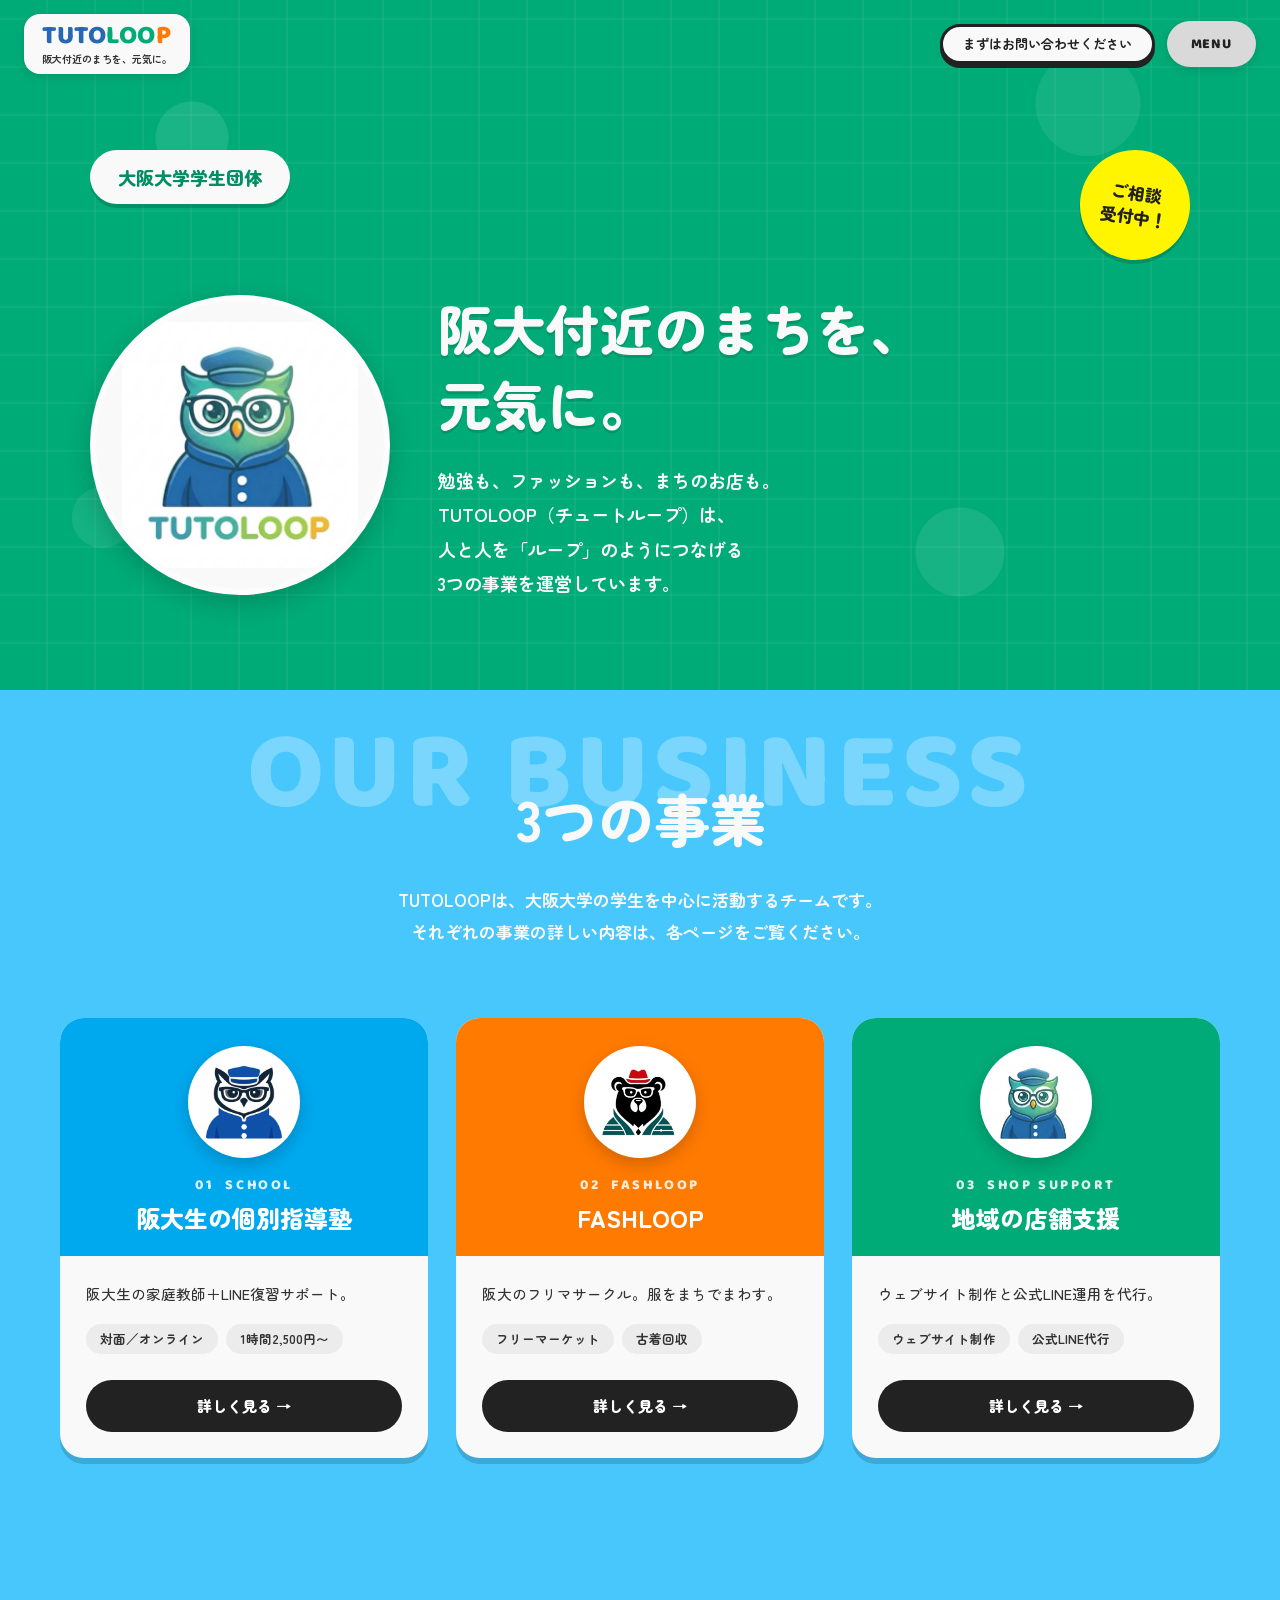
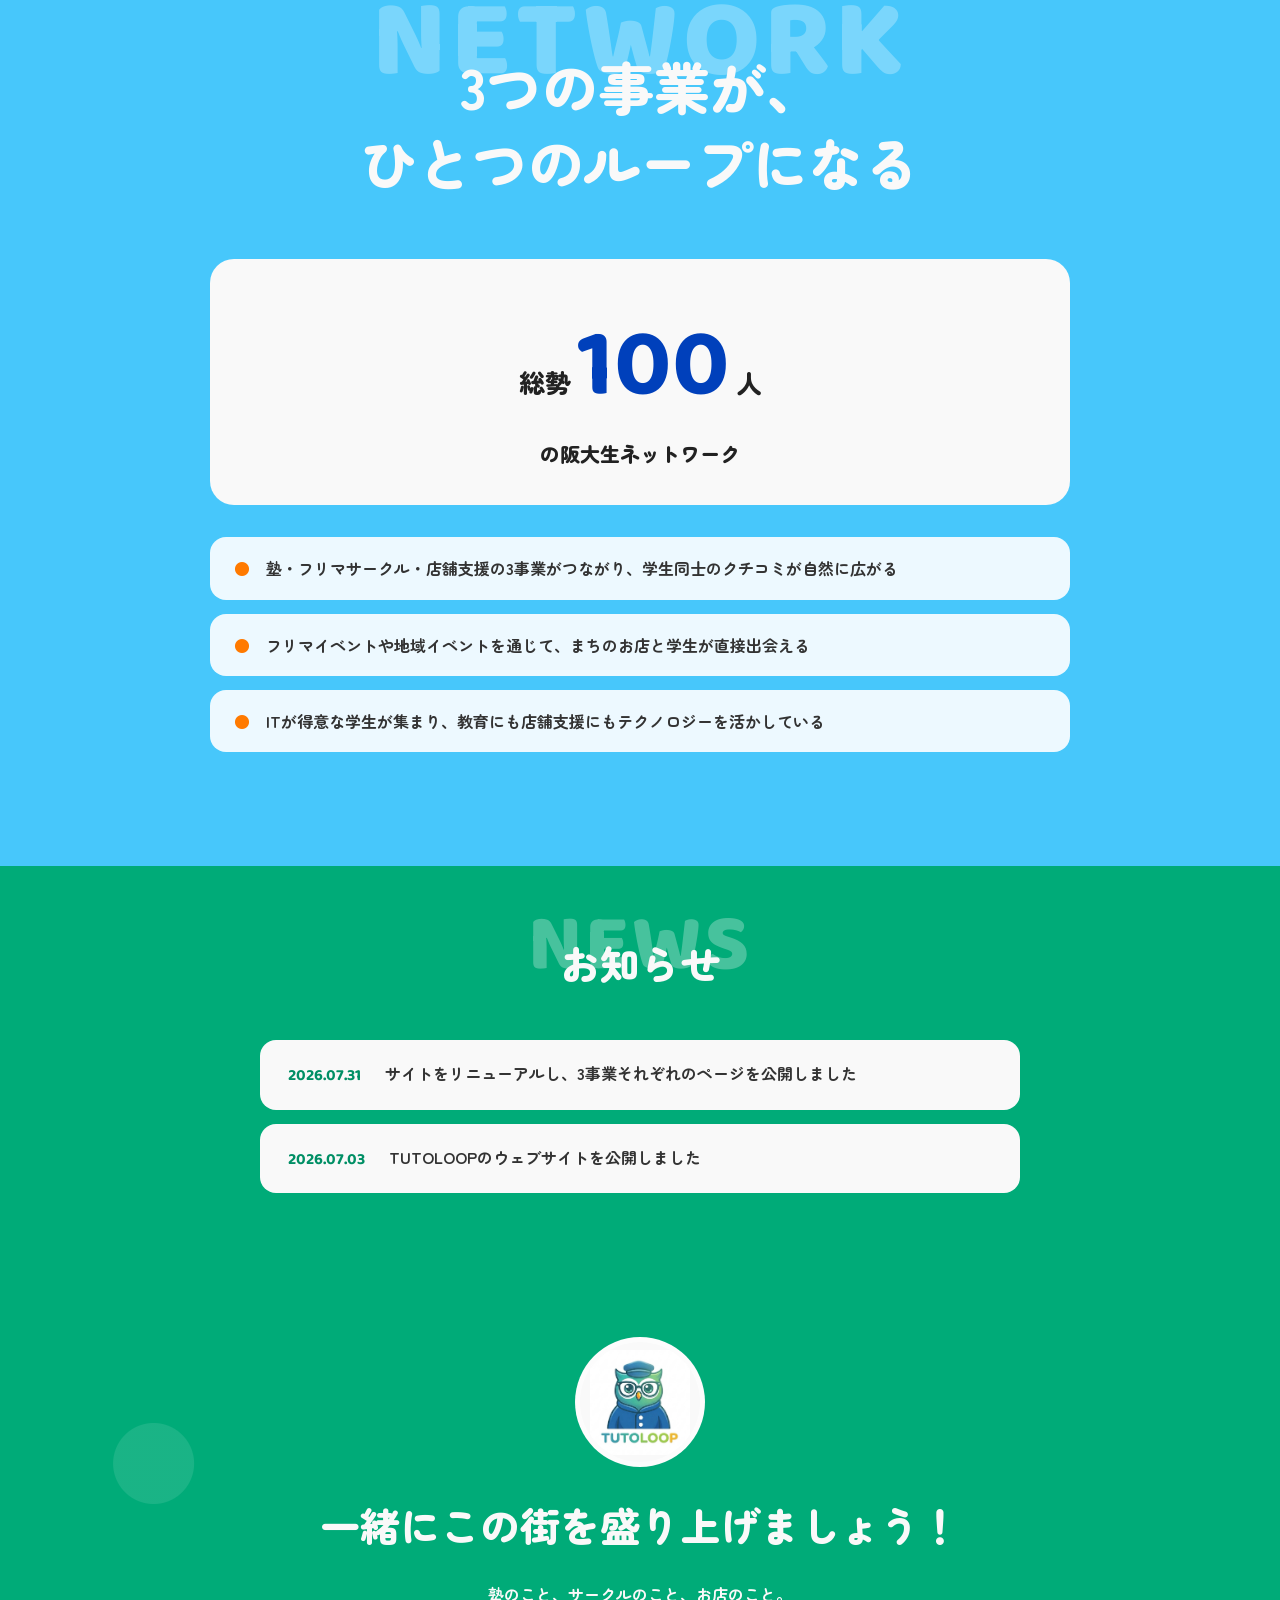
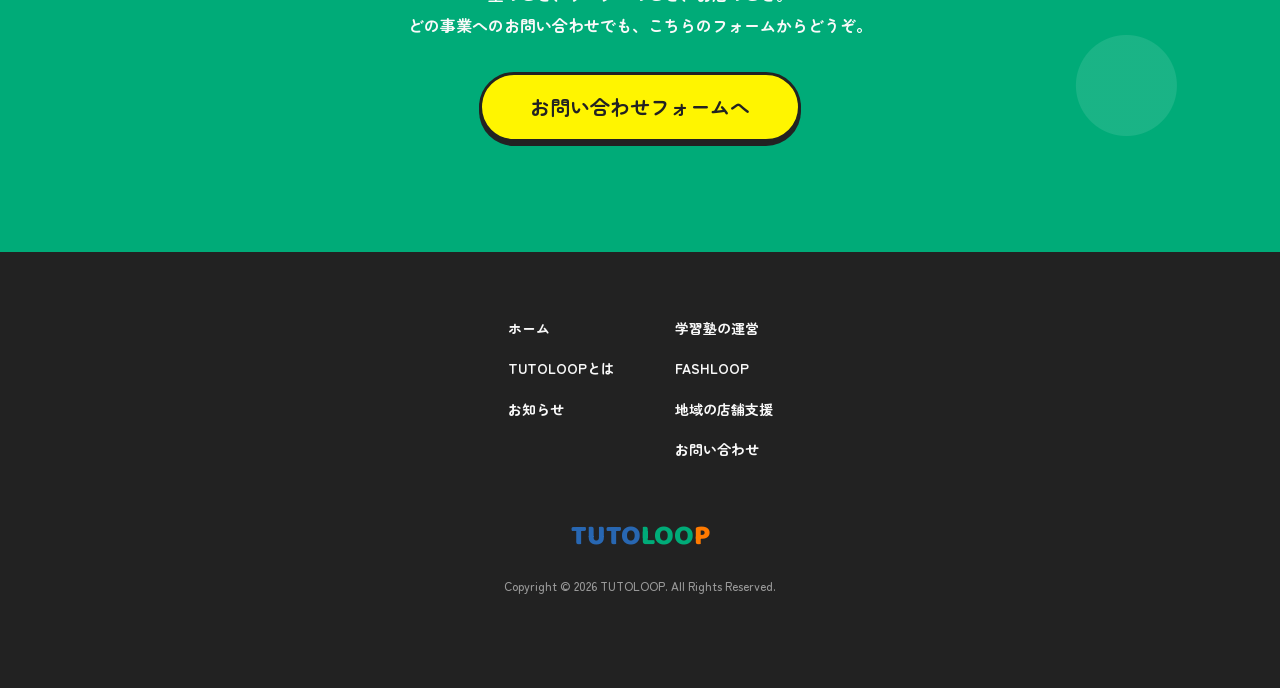
==== commit 84cc62e0: "3事業カードのアイコンを文字なし版に差し替え Co-Authored-By: Claude Opus 5 <noreply@anthropic.com>" ====
--- a/index.html
+++ b/index.html
@@ -101,7 +101,7 @@
         <a class="svc-card svc-card--fash" href="fashloop/index.html">
           <div class="svc-card__head">
             <div class="svc-card__icon">
-              <img src="assets/icon-fashloop.jpg" alt="" loading="lazy">
+              <img src="assets/icon-fashloop.png" alt="" loading="lazy">
             </div>
             <p class="svc-card__num">02 &nbsp;FASHLOOP</p>
             <h3 class="svc-card__title">FASHLOOP</h3>
@@ -119,7 +119,7 @@
         <a class="svc-card svc-card--shop" href="shop/index.html">
           <div class="svc-card__head">
             <div class="svc-card__icon">
-              <img src="assets/icon-shop.jpg" alt="" loading="lazy">
+              <img src="assets/icon-shop.png" alt="" loading="lazy">
             </div>
             <p class="svc-card__num">03 &nbsp;SHOP SUPPORT</p>
             <h3 class="svc-card__title">地域の店舗支援</h3>
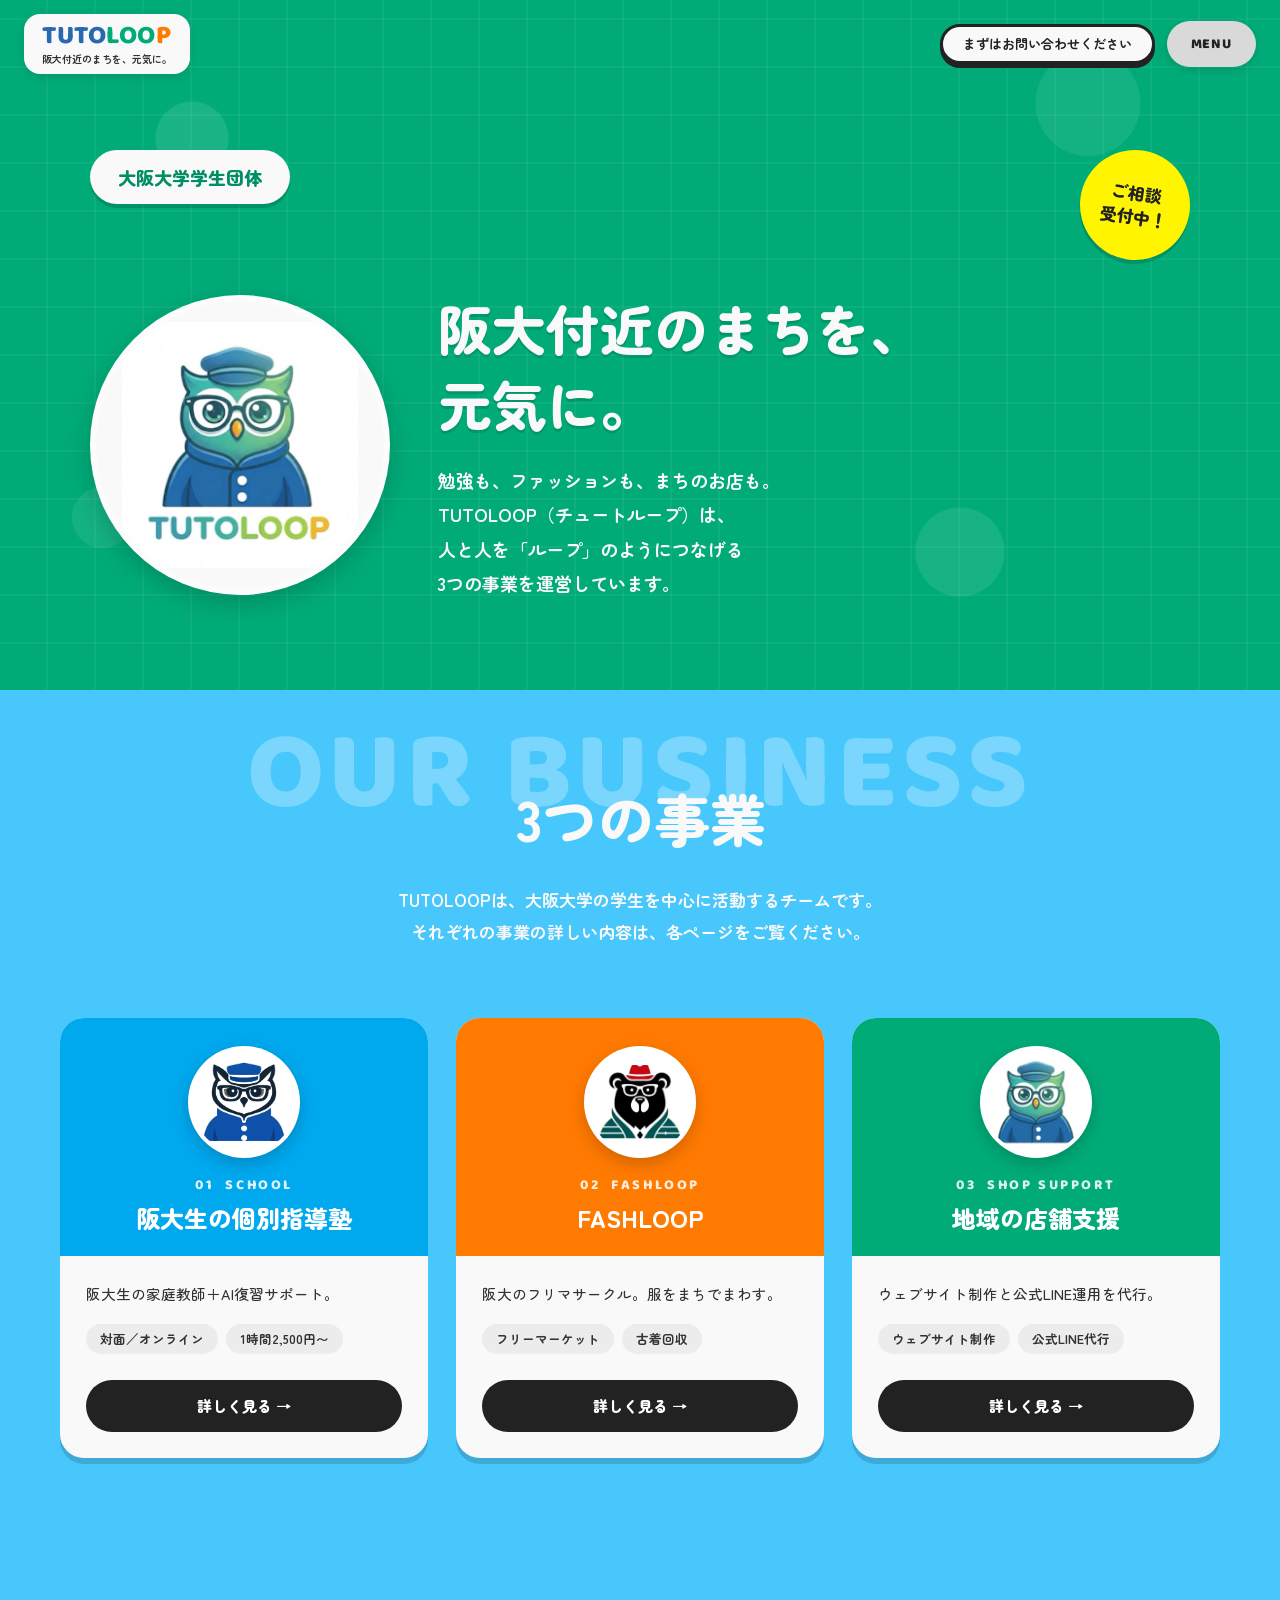
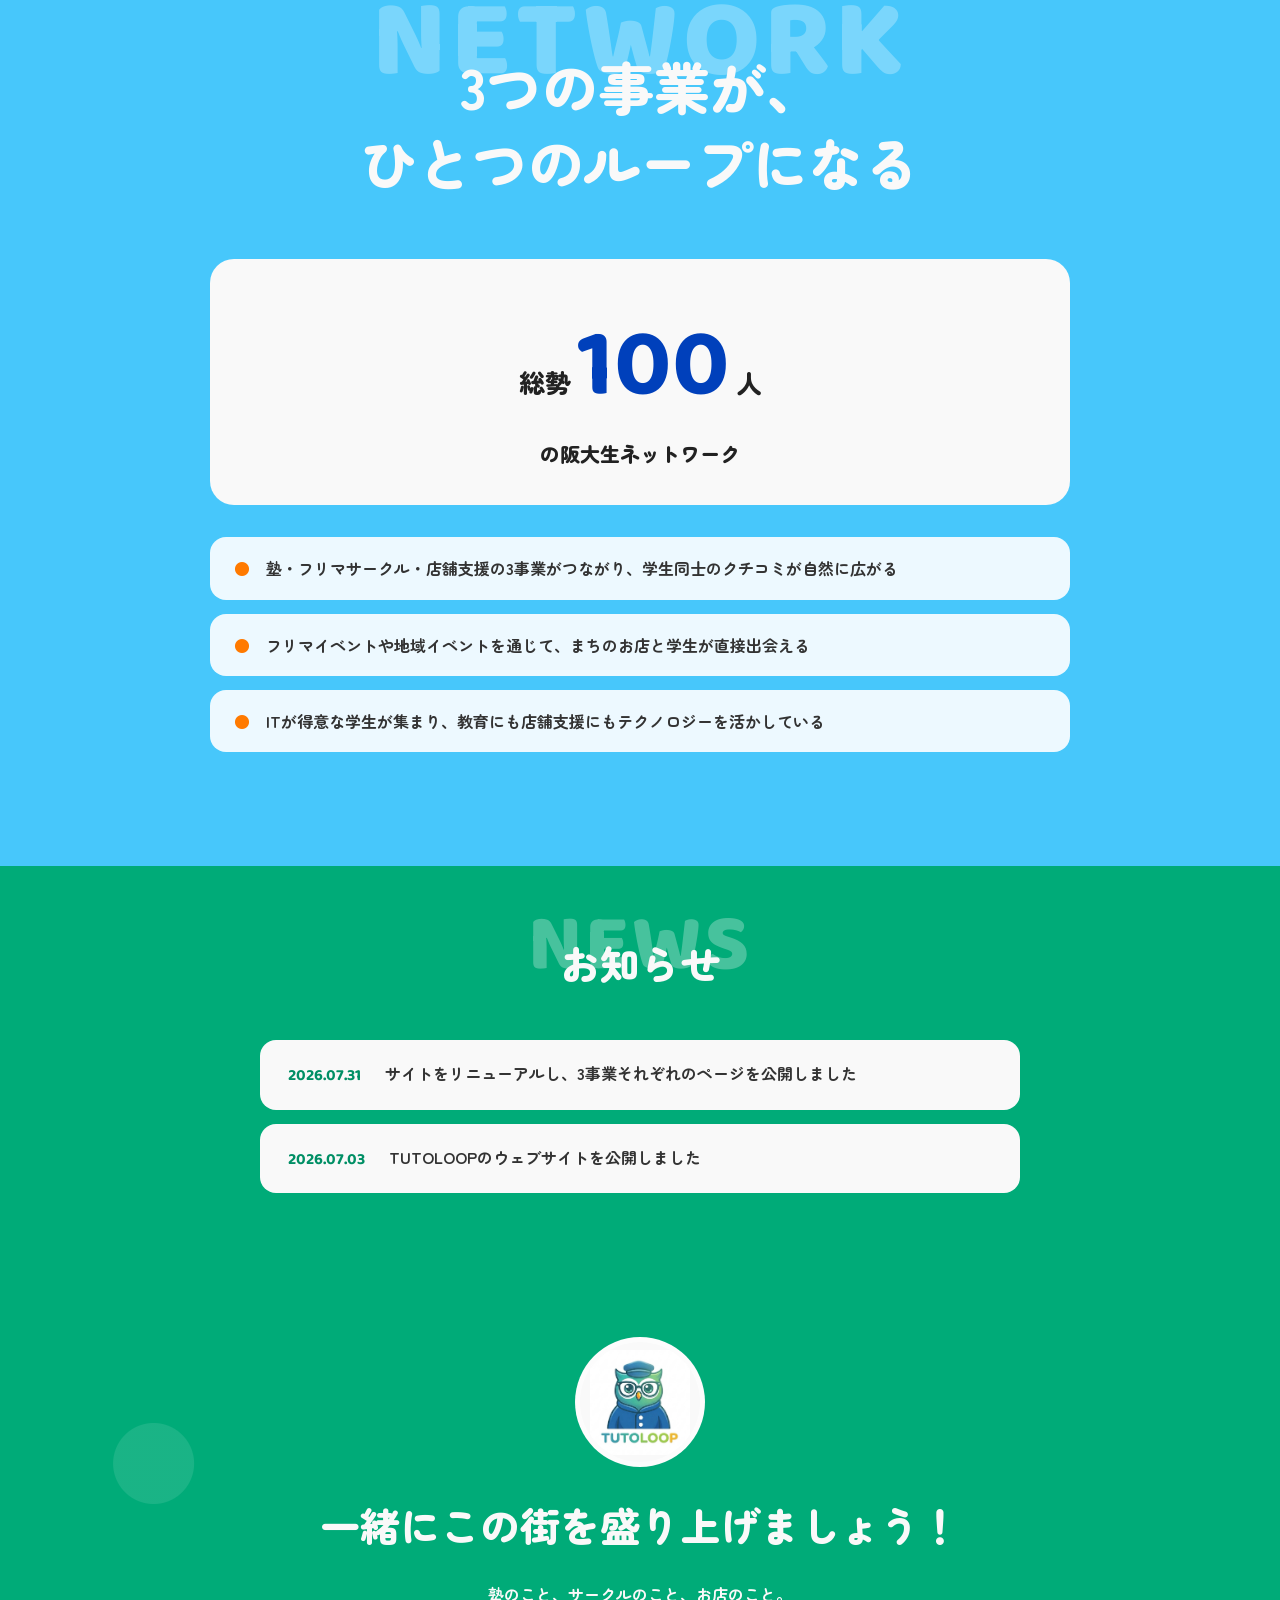
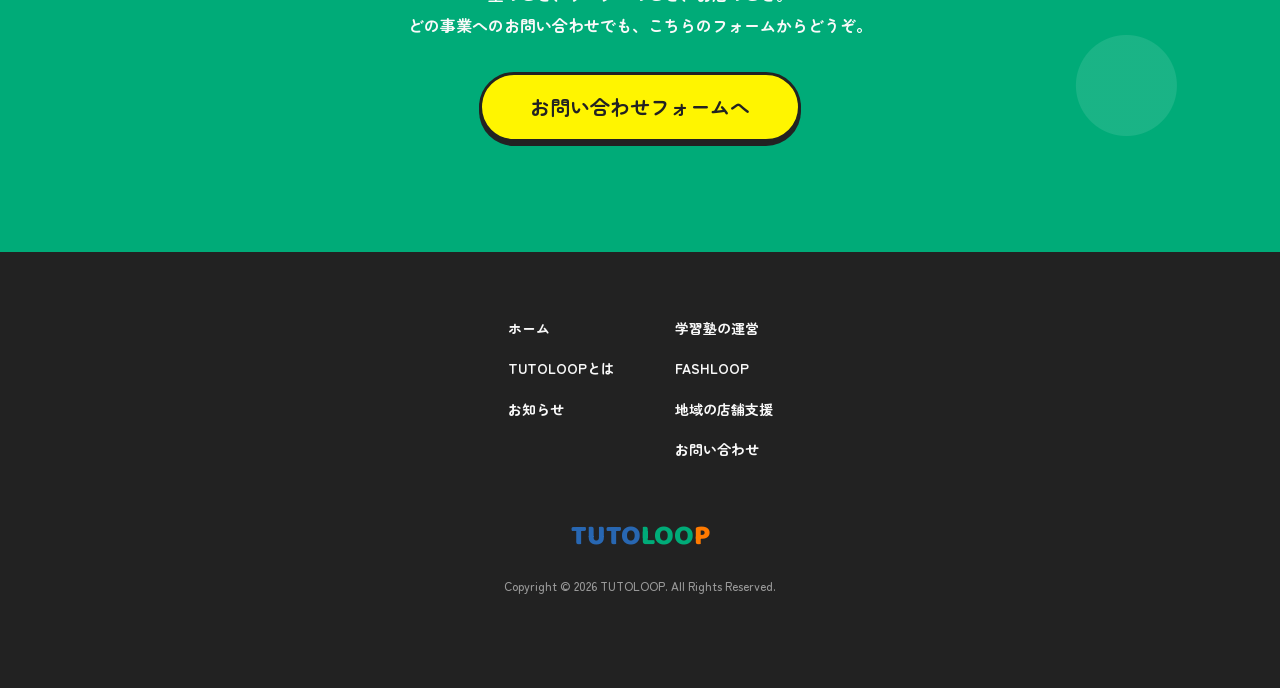
==== commit afbb27bb: "トップの個別指導カードの説明を「AI復習サポート」に変更 Co-Authored-By: Claude Opus 5 <noreply@anthropic.com>" ====
--- a/index.html
+++ b/index.html
@@ -89,7 +89,7 @@
             <h3 class="svc-card__title">阪大生の個別指導塾</h3>
           </div>
           <div class="svc-card__body">
-            <p class="svc-card__text">阪大生の家庭教師＋LINE復習サポート。</p>
+            <p class="svc-card__text">阪大生の家庭教師＋AI復習サポート。</p>
             <ul class="svc-card__tags">
               <li>対面／オンライン</li>
               <li>1時間2,500円〜</li>
--- a/css/style.css
+++ b/css/style.css
@@ -923,9 +923,12 @@
   overflow: hidden;
 }
 .svc-card__icon img {
-  width: 84%;
-  height: 84%;
+  /* アイコン画像は余白を除いた正方形にそろえてあるので、
+     円の中央にそのまま収める */
+  width: 88%;
+  height: 88%;
   object-fit: contain;
+  object-position: center;
 }
 .svc-card--juku .svc-card__head { background: var(--blue-card-edge); }
 .svc-card--fash .svc-card__head { background: var(--orange); }
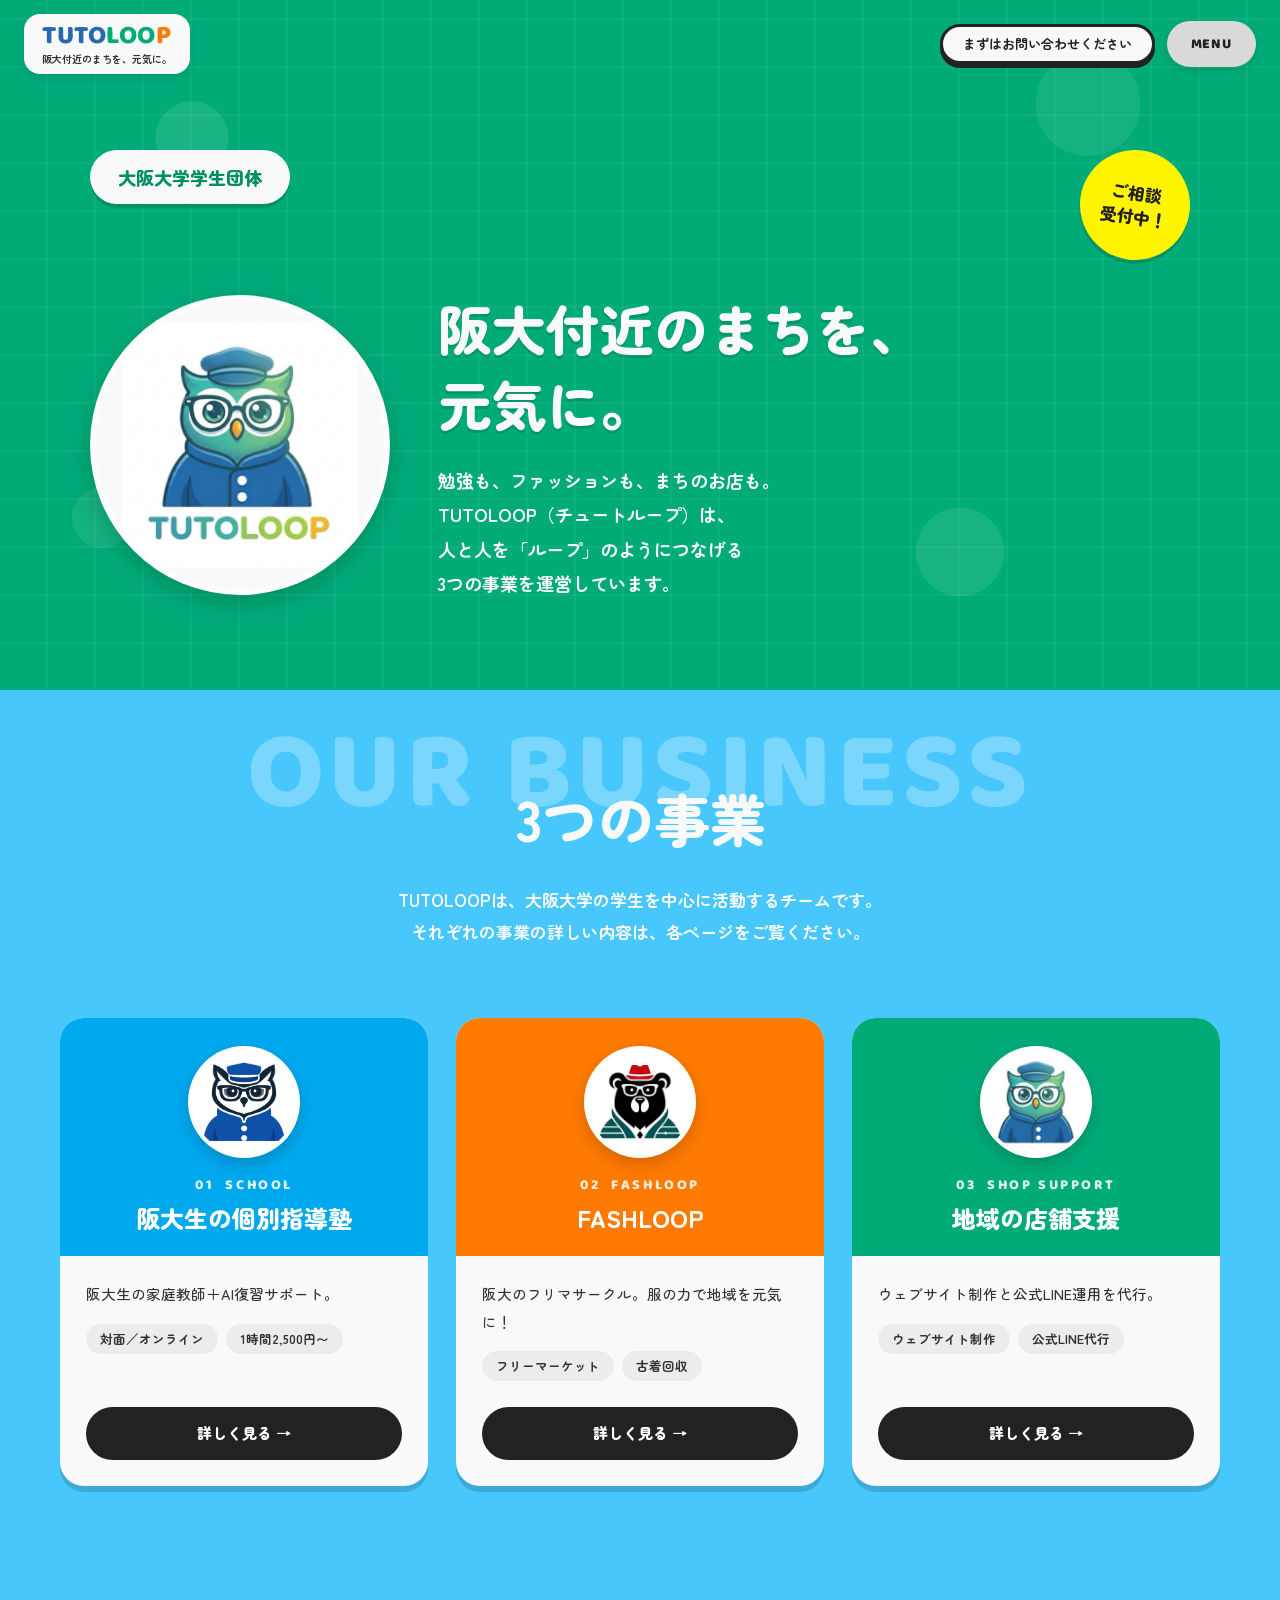
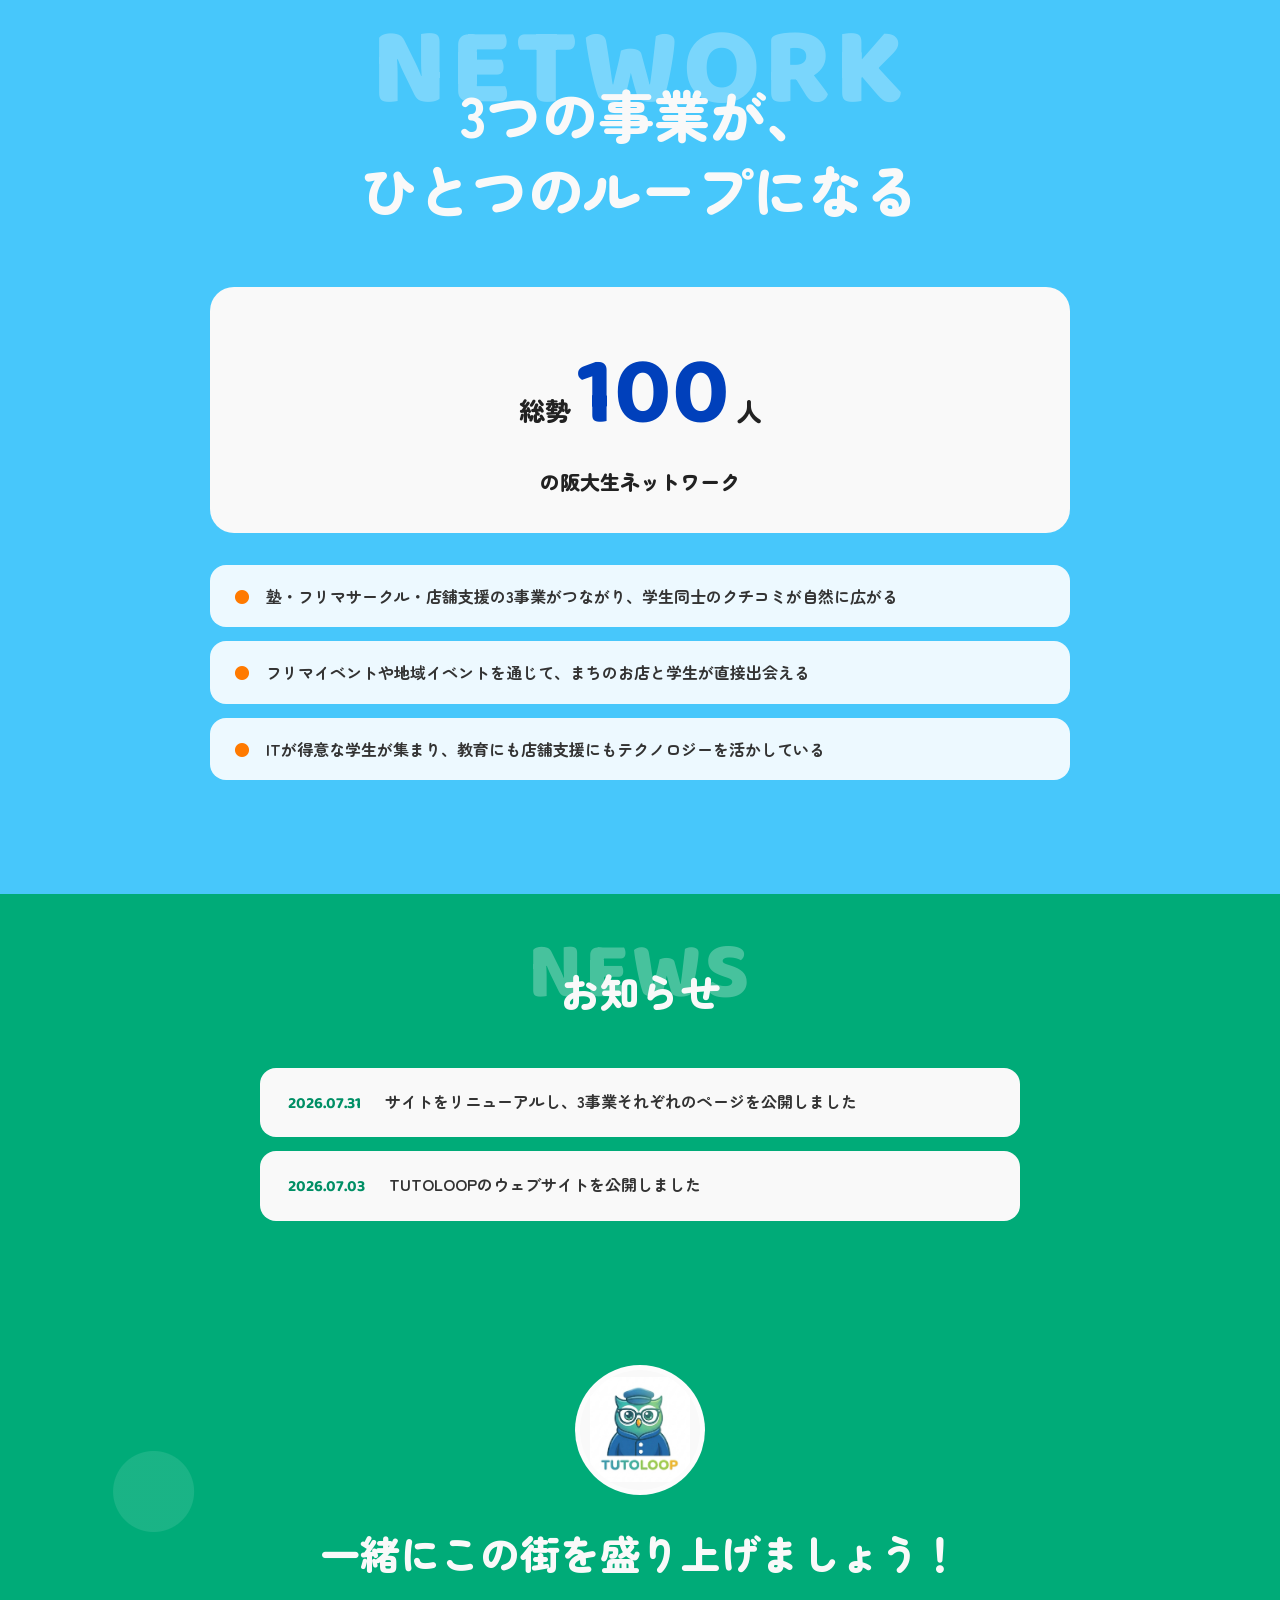
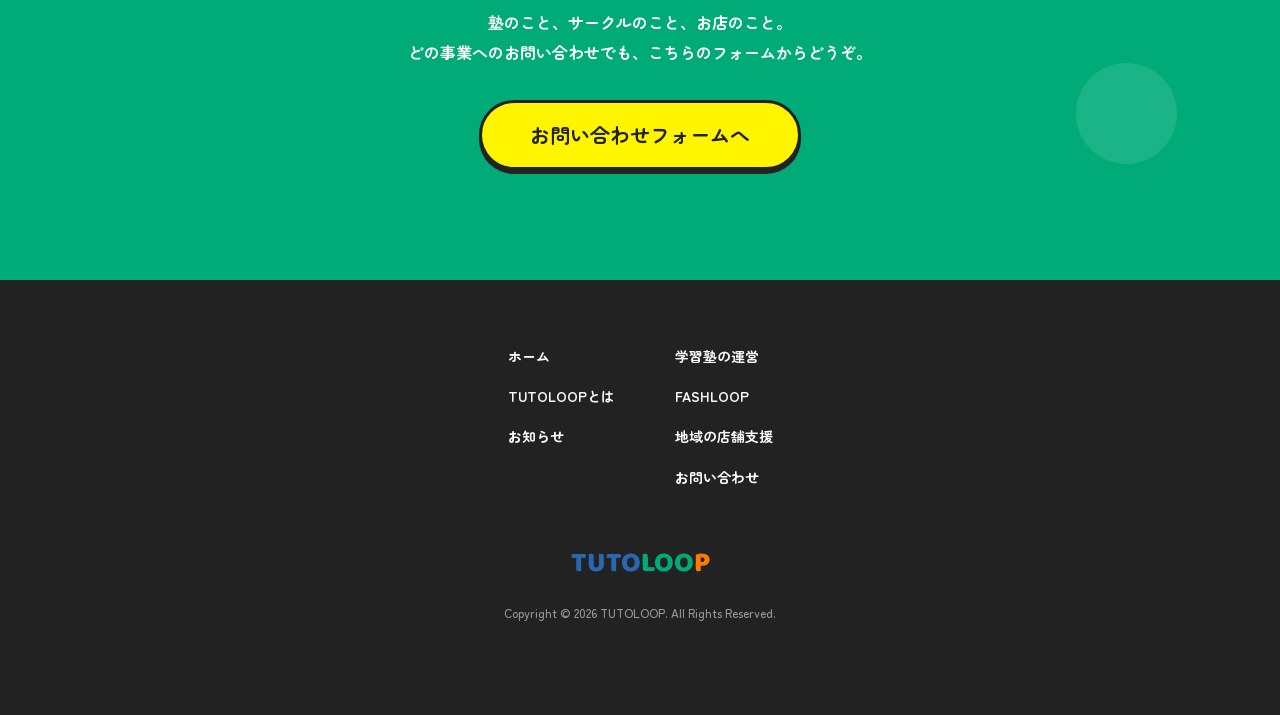
==== commit b586dbea: "トップのFASHLOOPカードの説明文を変更 Co-Authored-By: Claude Opus 5 <noreply@anthropic.com>" ====
--- a/index.html
+++ b/index.html
@@ -107,7 +107,7 @@
             <h3 class="svc-card__title">FASHLOOP</h3>
           </div>
           <div class="svc-card__body">
-            <p class="svc-card__text">阪大のフリマサークル。服をまちでまわす。</p>
+            <p class="svc-card__text">阪大のフリマサークル。服の力で地域を元気に！</p>
             <ul class="svc-card__tags">
               <li>フリーマーケット</li>
               <li>古着回収</li>
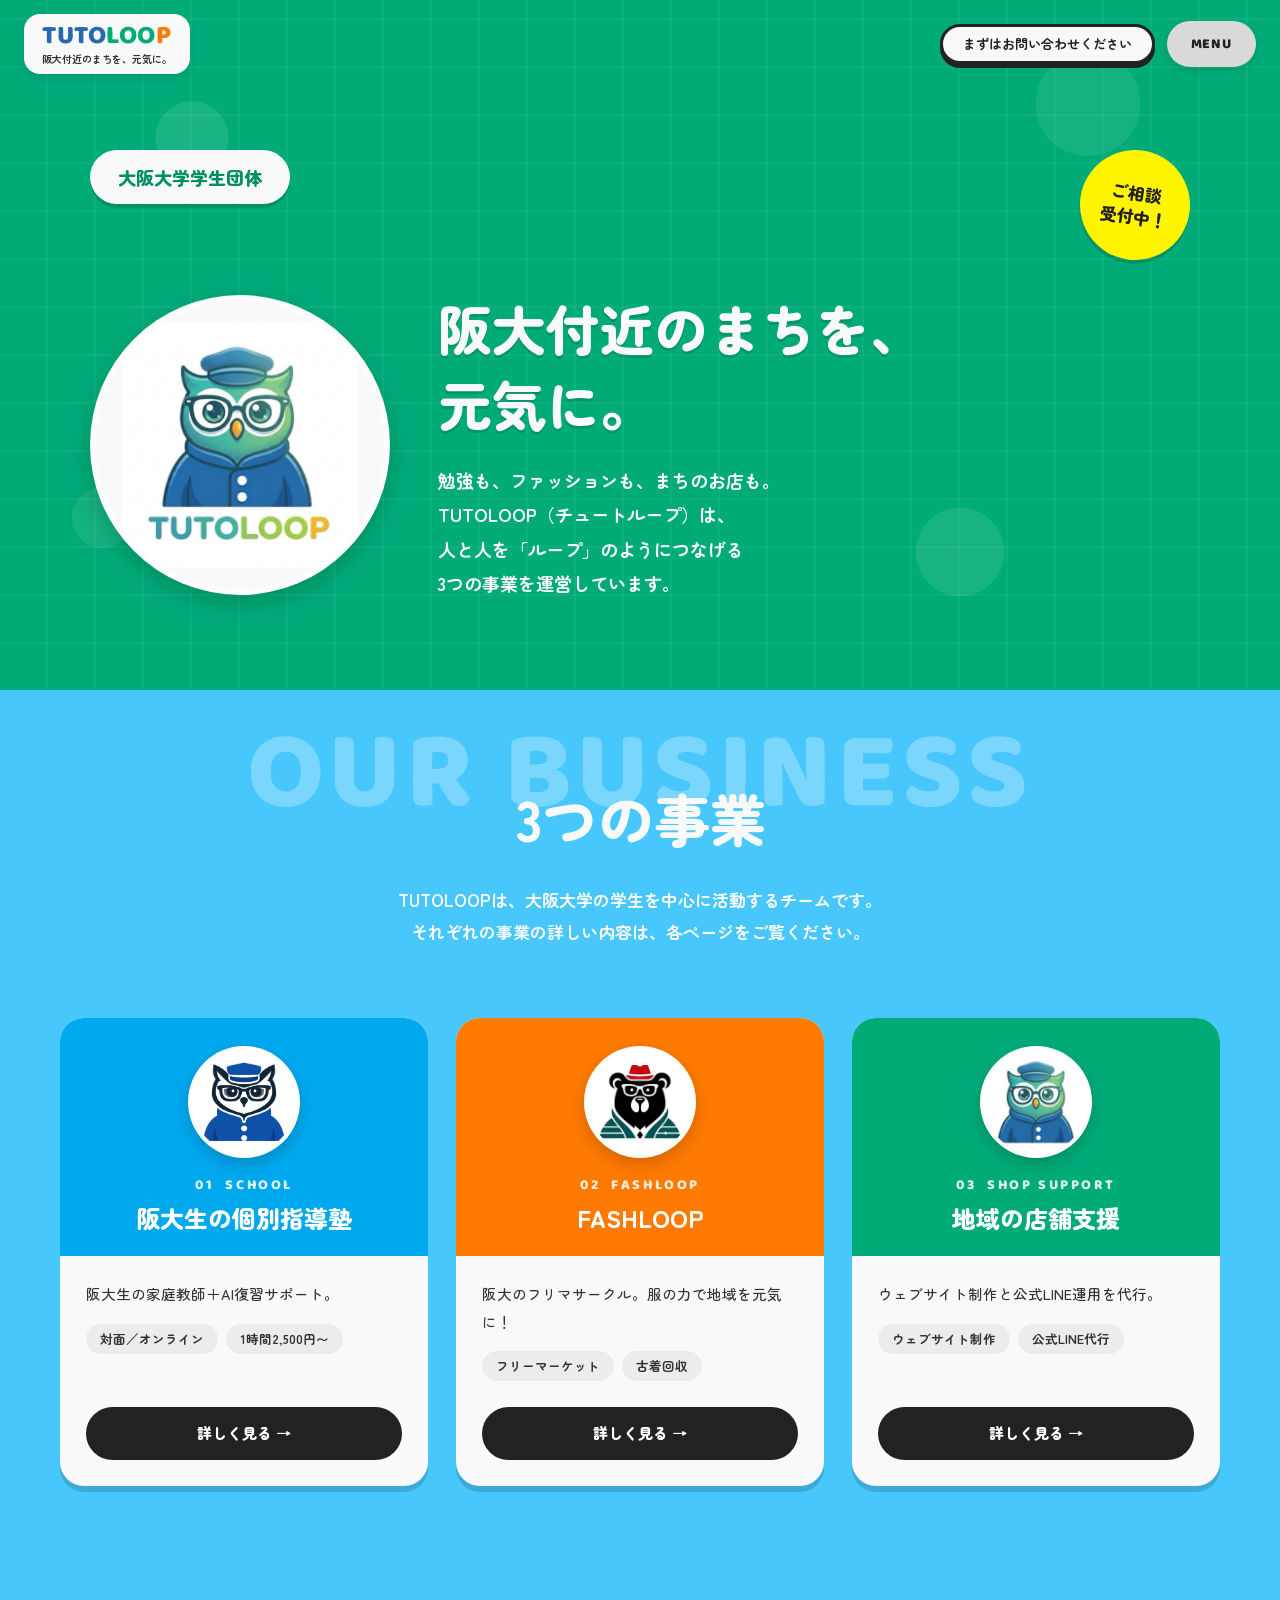
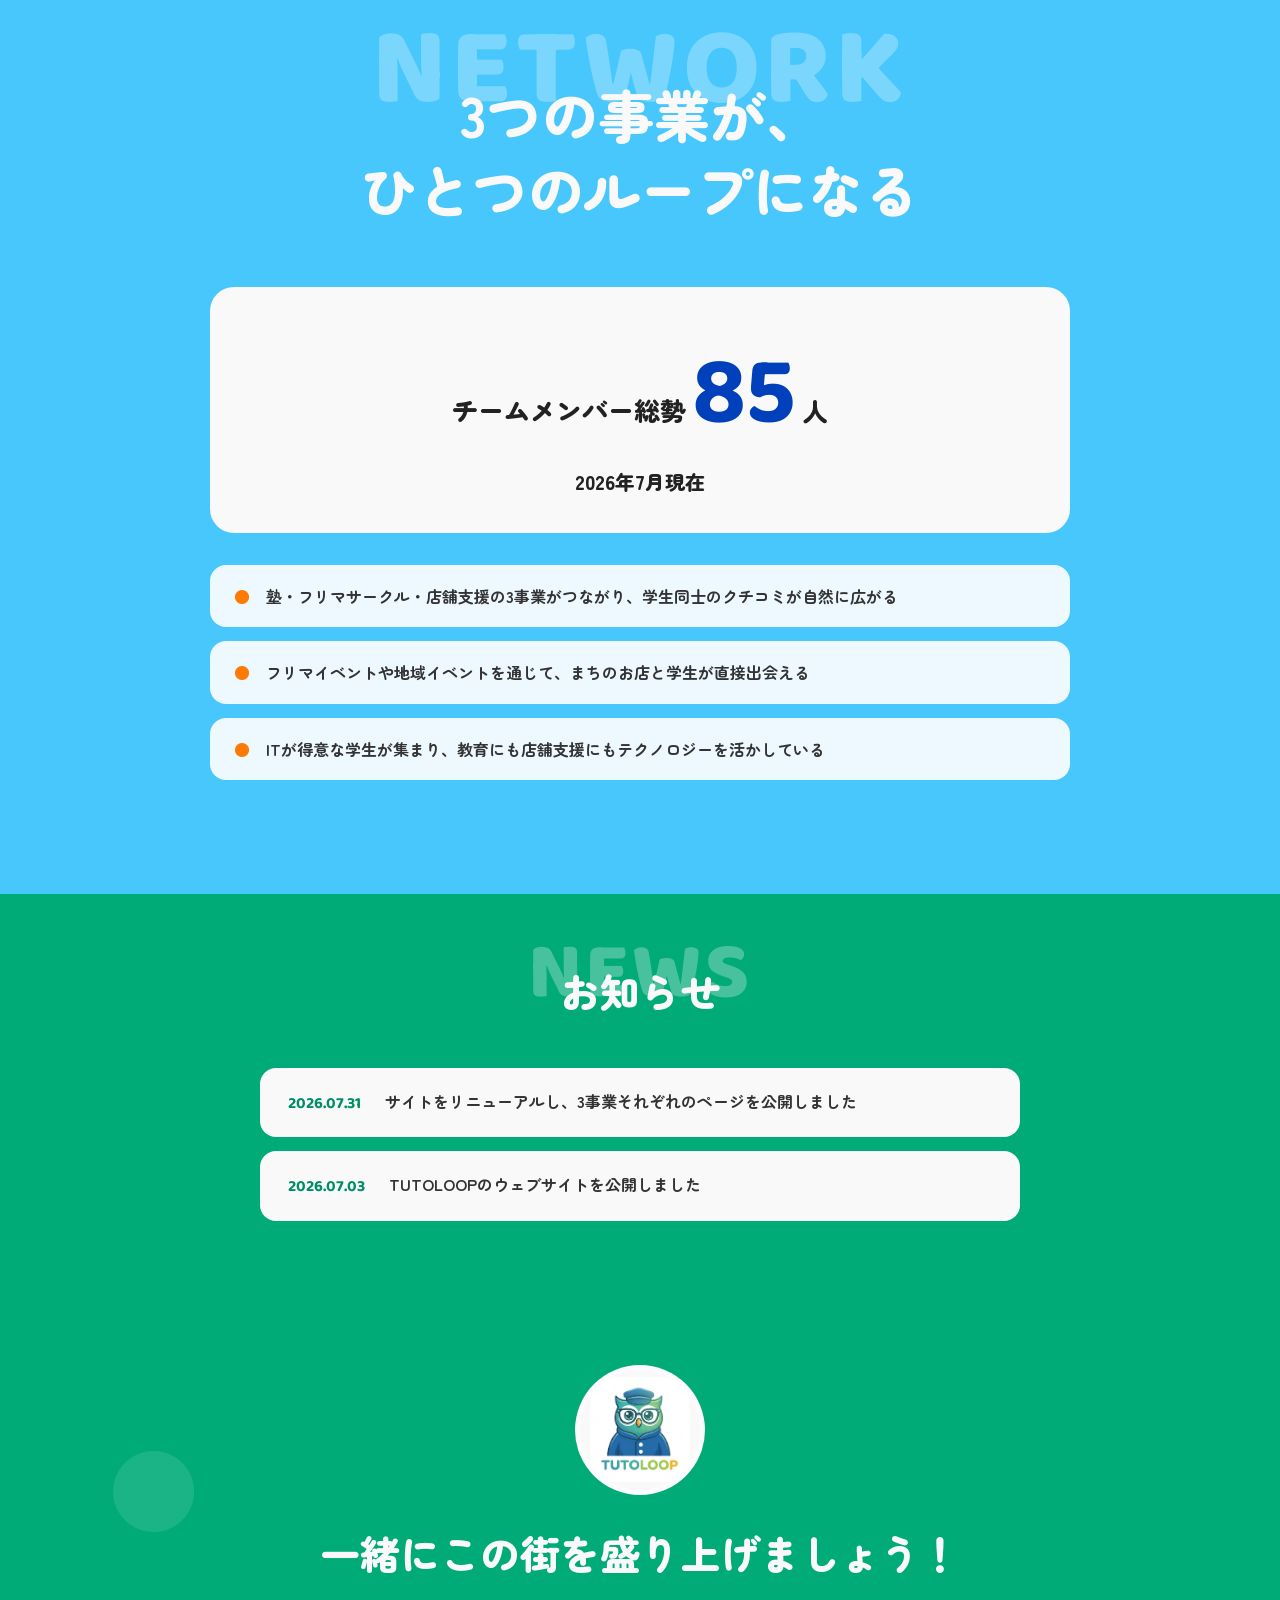
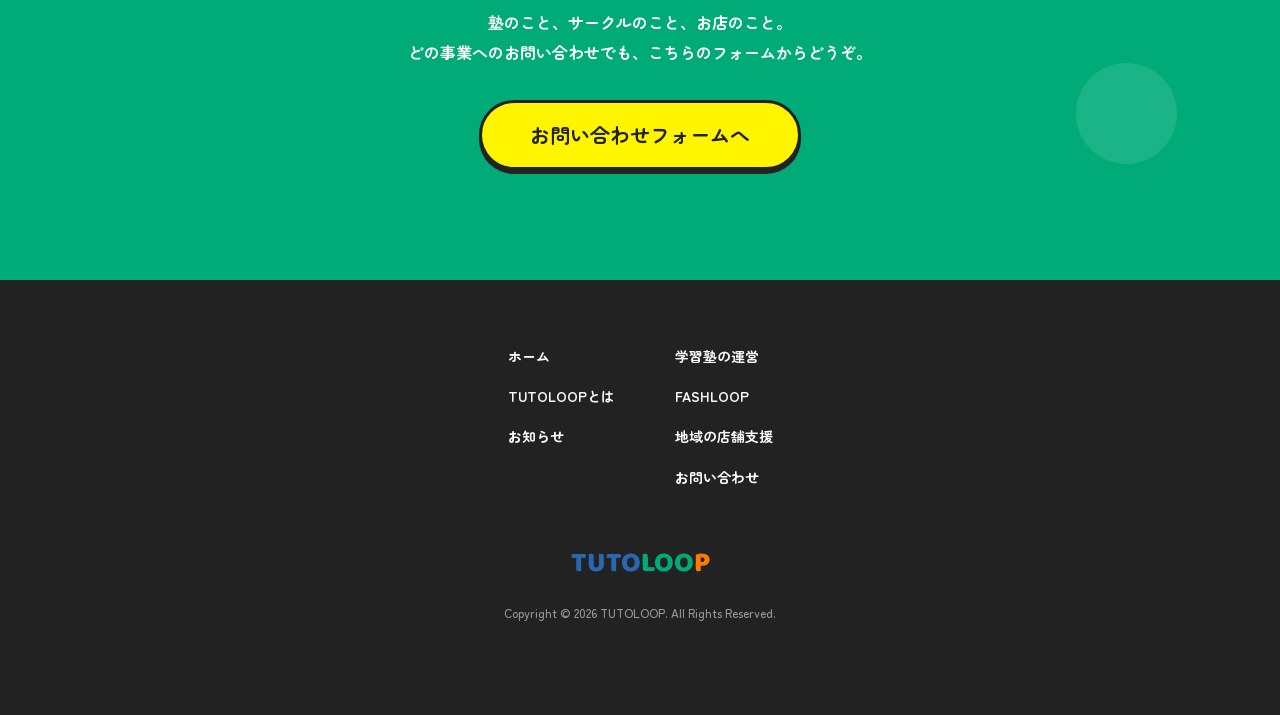
==== commit 019544ca: "NETWORKセクションをチームメンバー総勢85人（2026年7月現在）に更新 Co-Authored-By: Claude Opus 5 <noreply@anthropic.com>" ====
--- a/index.html
+++ b/index.html
@@ -145,7 +145,7 @@
       </div>
       <div class="network__content fade-up">
         <div class="network__number">
-          <p>総勢<strong>100</strong>人<span>の阪大生ネットワーク</span></p>
+          <p>チームメンバー総勢<strong>85</strong>人<span>2026年7月現在</span></p>
         </div>
         <ul class="network__points">
           <li>塾・フリマサークル・店舗支援の3事業がつながり、学生同士のクチコミが自然に広がる</li>
